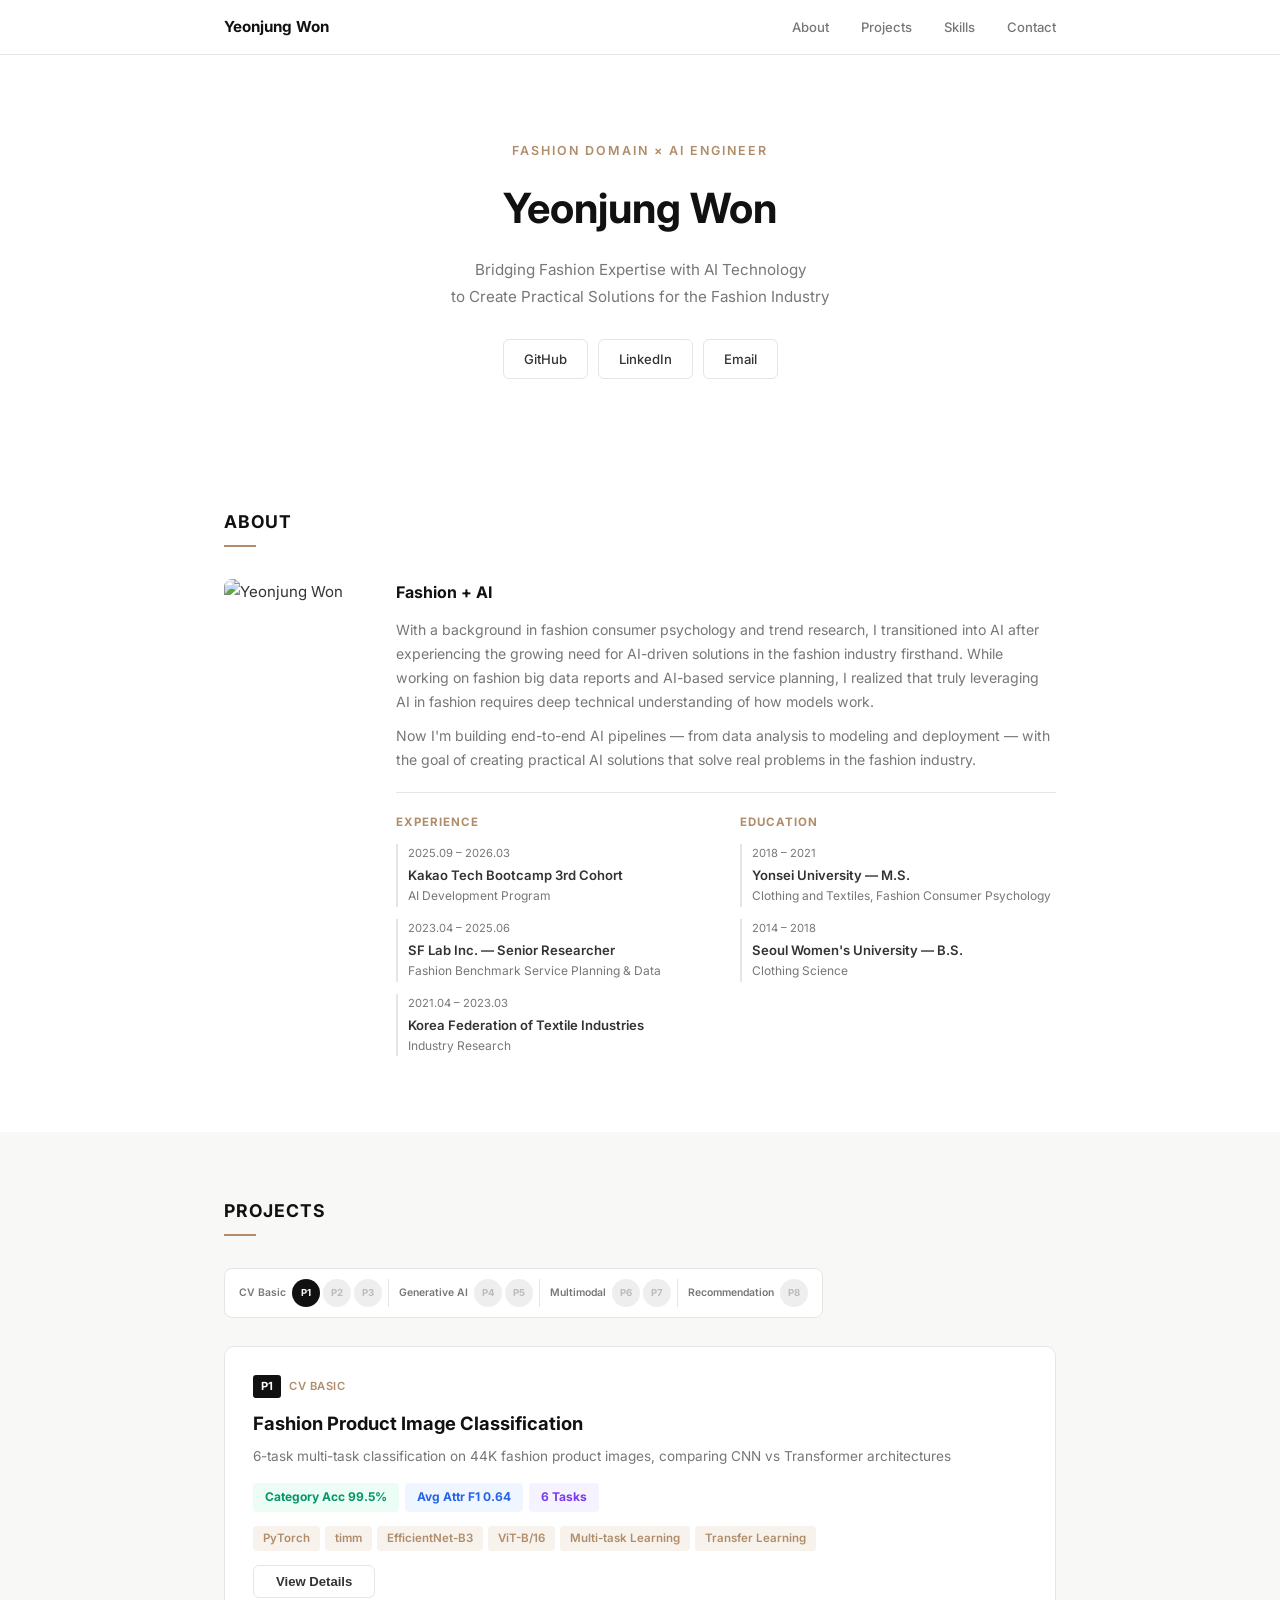
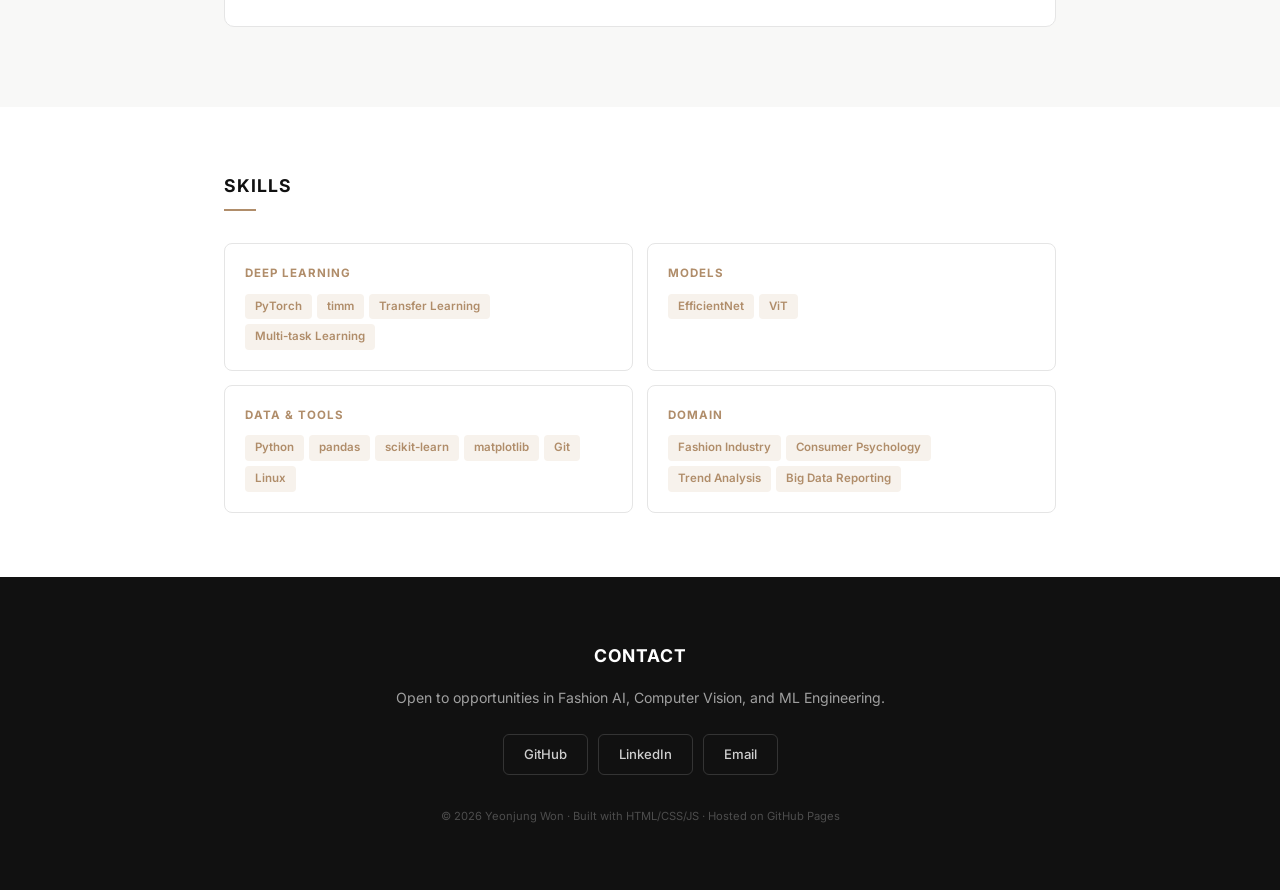
==== index.html @ 9cde7761 "Update-About" ====
<!DOCTYPE html>
<html lang="en">
<head>
    <meta charset="UTF-8">
    <meta name="viewport" content="width=device-width, initial-scale=1.0">
    <meta name="description" content="Fashion + AI Portfolio. Bridging fashion expertise with AI technology to create practical solutions for the fashion industry.">
    <title>Portfolio - Yeonjung Won</title>

    <!-- Open Graph (KakaoTalk, Slack, Facebook) -->
    <meta property="og:type" content="website">
    <meta property="og:title" content="Portfolio - Yeonjung Won">
    <meta property="og:description" content="Fashion + AI. Bridging fashion expertise with AI technology to create practical solutions for the fashion industry.">
    <meta property="og:image" content="https://yeonjung77.github.io/portfolio/assets/img/og_thumbnail.png">
    <meta property="og:image:width" content="1200">
    <meta property="og:image:height" content="630">
    <meta property="og:url" content="https://yeonjung77.github.io/portfolio/">
    <meta property="og:site_name" content="Portfolio - Yeonjung Won">

    <!-- Twitter Card -->
    <meta name="twitter:card" content="summary_large_image">
    <meta name="twitter:title" content="Portfolio - Yeonjung Won">
    <meta name="twitter:description" content="Fashion + AI. Bridging fashion expertise with AI technology to create practical solutions for the fashion industry.">
    <meta name="twitter:image" content="https://yeonjung77.github.io/portfolio/assets/img/og_thumbnail.png">

    <link rel="stylesheet" href="css/style.css">
    <link href="https://fonts.googleapis.com/css2?family=Inter:wght@400;500;600;700;800&display=swap" rel="stylesheet">
</head>
<body>

<!-- Navigation -->
<nav class="nav">
    <div class="nav-inner">
        <a href="#hero" class="nav-logo">Yeonjung Won</a>
        <div class="nav-links">
            <a href="#about">About</a>
            <a href="#projects">Projects</a>
            <a href="#skills">Skills</a>
            <a href="#contact">Contact</a>
        </div>
    </div>
</nav>

<!-- Hero -->
<header id="hero" class="hero">
    <div class="hero-content">
        <p class="hero-label">Fashion Domain &times; AI Engineer</p>
        <h1>Yeonjung Won</h1>
        <p class="hero-tagline">Bridging Fashion Expertise with AI Technology<br>to Create Practical Solutions for the Fashion Industry</p>
        <div class="hero-links">
            <a href="https://github.com/yeonjung77" target="_blank">GitHub</a>
            <a href="https://linkedin.com/yeonjung77" target="_blank">LinkedIn</a>
            <a href="mailto:yeonjung.ai@gmail.com">Email</a>
        </div>
    </div>
</header>

<!-- About -->
<section id="about" class="section">
    <h2 class="section-title">About</h2>
    <div class="about-grid">
        <div class="about-photo">
            <img src="assets/img/profile.jpg" alt="Yeonjung Won">
        </div>
        <div class="about-text">
            <h3 class="about-headline">Fashion + AI</h3>
            <p>
                With a background in fashion consumer psychology and trend research, I transitioned into AI after experiencing the growing need for AI-driven solutions in the fashion industry firsthand. While working on fashion big data reports and AI-based service planning, I realized that truly leveraging AI in fashion requires deep technical understanding of how models work.
            </p>
            <p>
                Now I'm building end-to-end AI pipelines &mdash; from data analysis to modeling and deployment &mdash; with the goal of creating practical AI solutions that solve real problems in the fashion industry.
            </p>

            <div class="about-details">
                <div class="about-column">
                    <h4>Experience</h4>
                    <ul class="timeline">
                        <li>
                            <span class="timeline-period">2025.09 &ndash; 2026.03</span>
                            <span class="timeline-title">Kakao Tech Bootcamp 3rd Cohort</span>
                            <span class="timeline-desc">AI Development Program</span>
                        </li>
                        <li>
                            <span class="timeline-period">2023.04 &ndash; 2025.06</span>
                            <span class="timeline-title">SF Lab Inc. &mdash; Senior Researcher</span>
                            <span class="timeline-desc">Fashion Benchmark Service Planning & Data</span>
                        </li>
                        <li>
                            <span class="timeline-period">2021.04 &ndash; 2023.03</span>
                            <span class="timeline-title">Korea Federation of Textile Industries</span>
                            <span class="timeline-desc">Industry Research</span>
                        </li>
                    </ul>
                </div>
                <div class="about-column">
                    <h4>Education</h4>
                    <ul class="timeline">
                        <li>
                            <span class="timeline-period">2018 &ndash; 2021</span>
                            <span class="timeline-title">Yonsei University &mdash; M.S.</span>
                            <span class="timeline-desc">Clothing and Textiles, Fashion Consumer Psychology</span>
                        </li>
                        <li>
                            <span class="timeline-period">2014 &ndash; 2018</span>
                            <span class="timeline-title">Seoul Women's University &mdash; B.S.</span>
                            <span class="timeline-desc">Clothing Science</span>
                        </li>
                    </ul>
                </div>
            </div>
        </div>
    </div>
</section>

<!-- Projects -->
<section id="projects" class="section-gray">
    <div class="section-gray-inner">
    <h2 class="section-title">Projects</h2>

    <!-- Project Roadmap -->
    <div class="roadmap-section">
        <div class="roadmap-group">
            <span class="roadmap-label">CV Basic</span>
            <div class="roadmap-items">
                <div class="roadmap-item completed">P1</div>
                <div class="roadmap-item upcoming">P2</div>
                <div class="roadmap-item upcoming">P3</div>
            </div>
        </div>
        <div class="roadmap-group">
            <span class="roadmap-label">Generative AI</span>
            <div class="roadmap-items">
                <div class="roadmap-item upcoming">P4</div>
                <div class="roadmap-item upcoming">P5</div>
            </div>
        </div>
        <div class="roadmap-group">
            <span class="roadmap-label">Multimodal</span>
            <div class="roadmap-items">
                <div class="roadmap-item upcoming">P6</div>
                <div class="roadmap-item upcoming">P7</div>
            </div>
        </div>
        <div class="roadmap-group">
            <span class="roadmap-label">Recommendation</span>
            <div class="roadmap-items">
                <div class="roadmap-item upcoming">P8</div>
            </div>
        </div>
    </div>

    <!-- P1 Card -->
    <article class="project-card" id="p1">
        <div class="project-summary">
            <div class="project-header">
                <span class="project-number">P1</span>
                <span class="project-category">CV Basic</span>
            </div>
            <h3>Fashion Product Image Classification</h3>
            <p class="project-tagline">6-task multi-task classification on 44K fashion product images, comparing CNN vs Transformer architectures</p>
            <div class="project-metrics">
                <span class="metric metric-green">Category Acc 99.5%</span>
                <span class="metric metric-blue">Avg Attr F1 0.64</span>
                <span class="metric metric-purple">6 Tasks</span>
            </div>
            <div class="tag-group">
                <span class="tag">PyTorch</span>
                <span class="tag">timm</span>
                <span class="tag">EfficientNet-B3</span>
                <span class="tag">ViT-B/16</span>
                <span class="tag">Multi-task Learning</span>
                <span class="tag">Transfer Learning</span>
            </div>
            <button class="project-toggle" onclick="toggleDetail('p1-detail')">View Details</button>
        </div>

        <div class="project-detail" id="p1-detail" hidden>

            <div class="detail-section">
                <h4>Problem</h4>
                <p>Given a fashion product image, simultaneously predict 6 attributes: category (5 cls), subcategory (32 cls), article type (70 cls), color (47 cls), season (5 cls), and usage (8 cls). Key challenges include severe class imbalance (e.g., Black 6,774 vs Gold 30 images) and low image resolution (80&times;60).</p>
            </div>

            <div class="detail-section">
                <h4>Approach</h4>
                <ul>
                    <li><strong>Architecture:</strong> Shared pretrained backbone + 6 independent classification heads</li>
                    <li><strong>Multi-task Loss:</strong> Weighted sum &mdash; &alpha;(1.0) &times; category + &beta;(0.5) &times; mean(5 attribute losses)</li>
                    <li><strong>Early Stopping:</strong> Based on avg_attr_f1 instead of category_acc, since category saturates at 99% early</li>
                    <li><strong>Comparison:</strong> CNN (EfficientNet-B3) vs Transformer (ViT-B/16) under identical conditions</li>
                </ul>
            </div>

            <div class="detail-section">
                <h4>Results</h4>
                <table class="result-table">
                    <thead>
                        <tr><th>Task</th><th>Metric</th><th>EfficientNet-B3</th><th>ViT-B/16</th></tr>
                    </thead>
                    <tbody>
                        <tr><td>Category (5)</td><td>Accuracy</td><td><strong>0.9954</strong></td><td>0.9952</td></tr>
                        <tr><td>Category (5)</td><td>Macro F1</td><td>0.8173</td><td><strong>0.8191</strong></td></tr>
                        <tr><td>SubCategory (32)</td><td>Macro F1</td><td><strong>0.8721</strong></td><td>0.8690</td></tr>
                        <tr><td>ArticleType (70)</td><td>Macro F1</td><td><strong>0.8283</strong></td><td>0.8194</td></tr>
                        <tr><td>Color (47)</td><td>Macro F1</td><td>0.3621</td><td><strong>0.3767</strong></td></tr>
                        <tr><td>Season (5)</td><td>Macro F1</td><td>0.6332</td><td><strong>0.6415</strong></td></tr>
                        <tr><td>Usage (8)</td><td>Macro F1</td><td>0.5087</td><td><strong>0.5282</strong></td></tr>
                        <tr class="row-highlight"><td><strong>Avg Attr F1</strong></td><td></td><td>0.6409</td><td><strong>0.6469</strong></td></tr>
                    </tbody>
                </table>
            </div>

            <div class="detail-section">
                <h4>Training Curves &amp; Confusion Matrix</h4>
                <div class="figure-grid">
                    <figure>
                        <img src="assets/img/p1/loss_curve.png" alt="Loss Curve">
                        <figcaption>Train/Val Loss (30 epochs)</figcaption>
                    </figure>
                    <figure>
                        <img src="assets/img/p1/f1_curve.png" alt="F1 Curve">
                        <figcaption>Val Attribute F1 Score</figcaption>
                    </figure>
                    <figure>
                        <img src="assets/img/p1/confusion_matrix.png" alt="Confusion Matrix">
                        <figcaption>Category Confusion Matrix (Test)</figcaption>
                    </figure>
                </div>
            </div>

            <div class="detail-section">
                <h4>Key Insights</h4>
                <ul>
                    <li>CNN (EfficientNet) excels at fine-grained item classification due to local pattern recognition</li>
                    <li>Transformer (ViT) excels at global attribute prediction due to context modeling</li>
                    <li>Changing early stopping criterion from category_acc to avg_attr_f1 improved F1 from 0.52 to 0.66</li>
                    <li>Selected EfficientNet-B3 as final model for deployment efficiency (12M vs 86M params)</li>
                </ul>
            </div>

            <div class="detail-footer">
                <a href="https://github.com/yeonjung77" target="_blank" class="source-link">View Source Code</a>
                <a href="#projects" class="back-to-top">&uarr; Back to Projects</a>
            </div>
        </div>
    </article>
    </div>
</section>

<!-- Skills -->
<section id="skills" class="section">
    <h2 class="section-title">Skills</h2>
    <div class="skills-grid">
        <div class="skill-category">
            <h4>Deep Learning</h4>
            <div class="tag-group">
                <span class="tag">PyTorch</span>
                <span class="tag">timm</span>
                <span class="tag">Transfer Learning</span>
                <span class="tag">Multi-task Learning</span>
            </div>
        </div>
        <div class="skill-category">
            <h4>Models</h4>
            <div class="tag-group">
                <span class="tag">EfficientNet</span>
                <span class="tag">ViT</span>
            </div>
        </div>
        <div class="skill-category">
            <h4>Data &amp; Tools</h4>
            <div class="tag-group">
                <span class="tag">Python</span>
                <span class="tag">pandas</span>
                <span class="tag">scikit-learn</span>
                <span class="tag">matplotlib</span>
                <span class="tag">Git</span>
                <span class="tag">Linux</span>
            </div>
        </div>
        <div class="skill-category">
            <h4>Domain</h4>
            <div class="tag-group">
                <span class="tag">Fashion Industry</span>
                <span class="tag">Consumer Psychology</span>
                <span class="tag">Trend Analysis</span>
                <span class="tag">Big Data Reporting</span>
            </div>
        </div>
    </div>
</section>

<!-- Contact -->
<footer id="contact" class="footer">
    <div class="section-gray-inner">
        <h2 class="footer-title">Contact</h2>
        <p class="footer-message">Open to opportunities in Fashion AI, Computer Vision, and ML Engineering.</p>
        <div class="hero-links">
            <a href="https://github.com/yeonjung77" target="_blank">GitHub</a>
            <a href="https://linkedin.com/yeonjung77" target="_blank">LinkedIn</a>
            <a href="mailto:yeonjung.ai@gmail.com">Email</a>
        </div>
        <p class="footer-note">&copy; 2026 Yeonjung Won &middot; Built with HTML/CSS/JS &middot; Hosted on GitHub Pages</p>
    </div>
</footer>

<script src="js/main.js"></script>
</body>
</html>
---- css/style.css ----
/* ============================================
   Portfolio — Fashion x AI
   Clean, minimal, single-font design
   ============================================ */

* {
    margin: 0;
    padding: 0;
    box-sizing: border-box;
}

:root {
    --primary: #111;
    --accent: #b08d6a;
    --accent-light: #f7f2ec;
    --text: #333;
    --text-light: #777;
    --bg: #fff;
    --bg-gray: #f8f8f7;
    --border: #e5e5e5;
    --white: #fff;
}

body {
    font-family: 'Inter', -apple-system, BlinkMacSystemFont, sans-serif;
    color: var(--text);
    background: var(--bg);
    line-height: 1.7;
    font-size: 15px;
    -webkit-font-smoothing: antialiased;
}

/* --- Navigation --- */
.nav {
    position: fixed;
    top: 0;
    width: 100%;
    background: rgba(255, 255, 255, 0.95);
    backdrop-filter: blur(10px);
    border-bottom: 1px solid var(--border);
    z-index: 100;
}

.nav-inner {
    max-width: 880px;
    margin: 0 auto;
    padding: 14px 24px;
    display: flex;
    justify-content: space-between;
    align-items: center;
}

.nav-logo {
    font-weight: 700;
    font-size: 0.95rem;
    color: var(--primary);
    text-decoration: none;
}

.nav-links a {
    margin-left: 28px;
    text-decoration: none;
    color: var(--text-light);
    font-size: 0.82rem;
    font-weight: 500;
    transition: color 0.2s;
}

.nav-links a:hover {
    color: var(--primary);
}

/* --- Hero --- */
.hero {
    text-align: center;
    padding: 140px 24px 64px;
}

.hero-label {
    font-size: 0.78rem;
    font-weight: 600;
    letter-spacing: 2px;
    text-transform: uppercase;
    color: var(--accent);
    margin-bottom: 12px;
}

.hero h1 {
    font-size: 2.6rem;
    font-weight: 700;
    color: var(--primary);
    margin-bottom: 12px;
}

.hero-tagline {
    font-size: 0.95rem;
    color: var(--text-light);
    font-weight: 400;
    line-height: 1.8;
    margin-bottom: 28px;
}

.hero-links {
    display: flex;
    justify-content: center;
    gap: 10px;
    flex-wrap: wrap;
}

.hero-links a {
    padding: 8px 20px;
    border: 1px solid var(--border);
    border-radius: 6px;
    text-decoration: none;
    color: var(--text);
    font-size: 0.82rem;
    font-weight: 500;
    transition: all 0.2s;
}

.hero-links a:hover {
    border-color: var(--accent);
    color: var(--accent);
}

/* --- Sections --- */
.section {
    max-width: 880px;
    margin: 0 auto;
    padding: 64px 24px;
}

.section-gray {
    background: var(--bg-gray);
    padding: 64px 0;
}

.section-gray-inner {
    max-width: 880px;
    margin: 0 auto;
    padding: 0 24px;
}

.section-title {
    font-size: 1.1rem;
    font-weight: 700;
    margin-bottom: 32px;
    color: var(--primary);
    text-transform: uppercase;
    letter-spacing: 1px;
}

.section-title::after {
    content: '';
    display: block;
    width: 32px;
    height: 2px;
    background: var(--accent);
    margin-top: 8px;
}

.section-title-light {
    color: var(--white);
}

/* --- About --- */
.about-grid {
    display: grid;
    grid-template-columns: 140px 1fr;
    gap: 32px;
    align-items: start;
}

.about-photo img {
    width: 140px;
    height: auto;
    border-radius: 8px;
}

.about-headline {
    font-size: 1rem;
    font-weight: 700;
    margin-bottom: 12px;
    color: var(--primary);
}

.about-text p {
    font-size: 0.88rem;
    color: var(--text-light);
    margin-bottom: 10px;
    line-height: 1.7;
}

.about-details {
    display: grid;
    grid-template-columns: 1fr 1fr;
    gap: 28px;
    margin-top: 20px;
    padding-top: 20px;
    border-top: 1px solid var(--border);
}

.about-details h4 {
    font-size: 0.72rem;
    font-weight: 700;
    text-transform: uppercase;
    letter-spacing: 1px;
    color: var(--accent);
    margin-bottom: 12px;
}

.timeline {
    list-style: none;
}

.timeline li {
    margin-bottom: 12px;
    padding-left: 10px;
    border-left: 2px solid var(--border);
}

.timeline-period {
    display: block;
    font-size: 0.7rem;
    color: var(--text-light);
}

.timeline-title {
    display: block;
    font-size: 0.82rem;
    font-weight: 600;
    color: var(--text);
    margin-top: 1px;
}

.timeline-desc {
    display: block;
    font-size: 0.75rem;
    color: var(--text-light);
}

/* --- Tags --- */
.tag-group {
    display: flex;
    flex-wrap: wrap;
    gap: 5px;
    margin-top: 10px;
}

.tag {
    padding: 3px 10px;
    background: var(--accent-light);
    color: var(--accent);
    border-radius: 4px;
    font-size: 0.72rem;
    font-weight: 600;
}

/* --- Roadmap --- */
.roadmap-section {
    display: inline-flex;
    gap: 6px;
    margin-bottom: 28px;
    background: var(--white);
    border: 1px solid var(--border);
    border-radius: 8px;
    padding: 10px 14px;
    align-items: center;
    flex-wrap: wrap;
}

.roadmap-group {
    display: inline-flex;
    align-items: center;
    gap: 6px;
}

.roadmap-group + .roadmap-group {
    padding-left: 10px;
    border-left: 1px solid var(--border);
}

.roadmap-label {
    font-size: 0.65rem;
    font-weight: 600;
    color: var(--text-light);
    white-space: nowrap;
}

.roadmap-items {
    display: flex;
    gap: 3px;
}

.roadmap-item {
    width: 28px;
    height: 28px;
    border-radius: 50%;
    display: flex;
    align-items: center;
    justify-content: center;
    font-size: 0.6rem;
    font-weight: 700;
}

.roadmap-item.completed {
    background: var(--primary);
    color: var(--white);
}

.roadmap-item.upcoming {
    background: #eee;
    color: #bbb;
}

/* --- Project Card --- */
.project-card {
    background: var(--white);
    border: 1px solid var(--border);
    border-radius: 10px;
    padding: 28px;
    margin-bottom: 16px;
}

.project-header {
    display: flex;
    align-items: center;
    gap: 8px;
    margin-bottom: 10px;
}

.project-number {
    background: var(--primary);
    color: var(--white);
    padding: 2px 8px;
    border-radius: 3px;
    font-size: 0.7rem;
    font-weight: 700;
}

.project-category {
    font-size: 0.7rem;
    font-weight: 600;
    color: var(--accent);
    text-transform: uppercase;
    letter-spacing: 0.5px;
}

.project-card h3 {
    font-size: 1.15rem;
    font-weight: 700;
    margin-bottom: 6px;
    color: var(--primary);
}

.project-tagline {
    color: var(--text-light);
    font-size: 0.85rem;
    margin-bottom: 16px;
    line-height: 1.6;
}

/* --- Metrics --- */
.project-metrics {
    display: flex;
    flex-wrap: wrap;
    gap: 6px;
    margin-bottom: 14px;
}

.metric {
    padding: 4px 12px;
    border-radius: 4px;
    font-size: 0.75rem;
    font-weight: 700;
}

.metric-green { background: #ecfdf5; color: #059669; }
.metric-blue { background: #eff6ff; color: #2563eb; }
.metric-purple { background: #f5f3ff; color: #7c3aed; }

/* --- Toggle Button --- */
.project-toggle {
    margin-top: 14px;
    padding: 8px 22px;
    background: var(--white);
    border: 1px solid var(--border);
    color: var(--text);
    border-radius: 6px;
    font-size: 0.82rem;
    font-weight: 600;
    cursor: pointer;
    transition: all 0.2s;
}

.project-toggle:hover {
    border-color: var(--primary);
    background: var(--primary);
    color: var(--white);
}

/* --- Project Detail --- */
.project-detail {
    margin-top: 24px;
    padding-top: 24px;
    border-top: 1px solid var(--border);
}

.detail-section {
    margin-bottom: 24px;
}

.detail-section h4 {
    font-size: 0.72rem;
    font-weight: 700;
    text-transform: uppercase;
    letter-spacing: 1px;
    color: var(--accent);
    margin-bottom: 10px;
}

.detail-section p {
    color: var(--text-light);
    font-size: 0.85rem;
    line-height: 1.7;
}

.detail-section ul {
    padding-left: 16px;
    color: var(--text-light);
    font-size: 0.85rem;
}

.detail-section li {
    margin-bottom: 6px;
    line-height: 1.6;
}

.detail-section li strong {
    font-weight: 600;
    color: var(--text);
}

/* --- Result Table --- */
.result-table {
    width: 100%;
    border-collapse: collapse;
    font-size: 0.82rem;
}

.result-table th {
    background: var(--bg-gray);
    padding: 8px 12px;
    text-align: left;
    font-weight: 700;
    font-size: 0.72rem;
    text-transform: uppercase;
    letter-spacing: 0.5px;
    border-bottom: 2px solid var(--border);
    color: var(--text-light);
}

.result-table td {
    padding: 8px 12px;
    border-bottom: 1px solid #f0f0f0;
}

.result-table strong { color: var(--accent); font-weight: 700; }
.row-highlight { background: var(--accent-light); }

/* --- Figures --- */
.figure-grid {
    display: grid;
    grid-template-columns: repeat(3, 1fr);
    gap: 12px;
    margin-top: 10px;
}

.figure-grid figure { text-align: center; }

.figure-grid img {
    width: 100%;
    border-radius: 6px;
    border: 1px solid var(--border);
}

.figure-grid figcaption {
    font-size: 0.7rem;
    color: #aaa;
    margin-top: 6px;
}

/* --- Detail Footer --- */
.detail-footer {
    display: flex;
    gap: 10px;
    align-items: center;
    flex-wrap: wrap;
}

.source-link {
    padding: 8px 22px;
    background: var(--primary);
    color: var(--white);
    border-radius: 6px;
    text-decoration: none;
    font-size: 0.82rem;
    font-weight: 600;
    transition: background 0.2s;
}

.source-link:hover { background: var(--accent); }

.back-to-top {
    padding: 8px 22px;
    background: var(--white);
    color: var(--text-light);
    border: 1px solid var(--border);
    border-radius: 6px;
    text-decoration: none;
    font-size: 0.82rem;
    font-weight: 600;
    transition: all 0.2s;
}

.back-to-top:hover { border-color: var(--primary); color: var(--primary); }

/* --- Skills --- */
.skills-grid {
    display: grid;
    grid-template-columns: repeat(2, 1fr);
    gap: 14px;
}

.skill-category {
    background: var(--white);
    padding: 20px;
    border-radius: 8px;
    border: 1px solid var(--border);
}

.skill-category h4 {
    font-size: 0.72rem;
    font-weight: 700;
    text-transform: uppercase;
    letter-spacing: 1px;
    color: var(--accent);
    margin-bottom: 4px;
}

/* --- Footer --- */
.footer {
    text-align: center;
    padding: 64px 24px;
    background: var(--primary);
    color: var(--white);
}

.footer-title {
    font-size: 1.1rem;
    font-weight: 700;
    color: var(--white);
    text-transform: uppercase;
    letter-spacing: 1px;
    margin-bottom: 16px;
}

.footer-message {
    font-size: 0.88rem;
    color: rgba(255, 255, 255, 0.6);
    margin-bottom: 24px;
}

.footer .hero-links a {
    color: rgba(255, 255, 255, 0.8);
    border-color: rgba(255, 255, 255, 0.15);
}

.footer .hero-links a:hover {
    border-color: var(--accent);
    color: var(--accent);
}

.footer-note {
    margin-top: 32px;
    font-size: 0.7rem;
    color: rgba(255, 255, 255, 0.25);
}

/* --- Responsive --- */
@media (max-width: 768px) {
    .hero h1 { font-size: 2rem; }

    .about-grid {
        grid-template-columns: 1fr;
        text-align: center;
    }

    .about-photo { display: flex; justify-content: center; }
    .about-photo img { width: 120px; }
    .about-details { grid-template-columns: 1fr; }
    .timeline li { text-align: left; }
    .nav-links a { margin-left: 16px; font-size: 0.75rem; }
    .project-card { padding: 20px; }
    .figure-grid { grid-template-columns: 1fr; }
    .skills-grid { grid-template-columns: 1fr; }
    .result-table { font-size: 0.72rem; }
    .result-table th, .result-table td { padding: 5px 6px; }
}

@media (max-width: 480px) {
    .hero h1 { font-size: 1.6rem; }
    .hero-tagline br { display: none; }
    .hero-links a { padding: 7px 14px; font-size: 0.78rem; }
    .nav-links { display: none; }
}
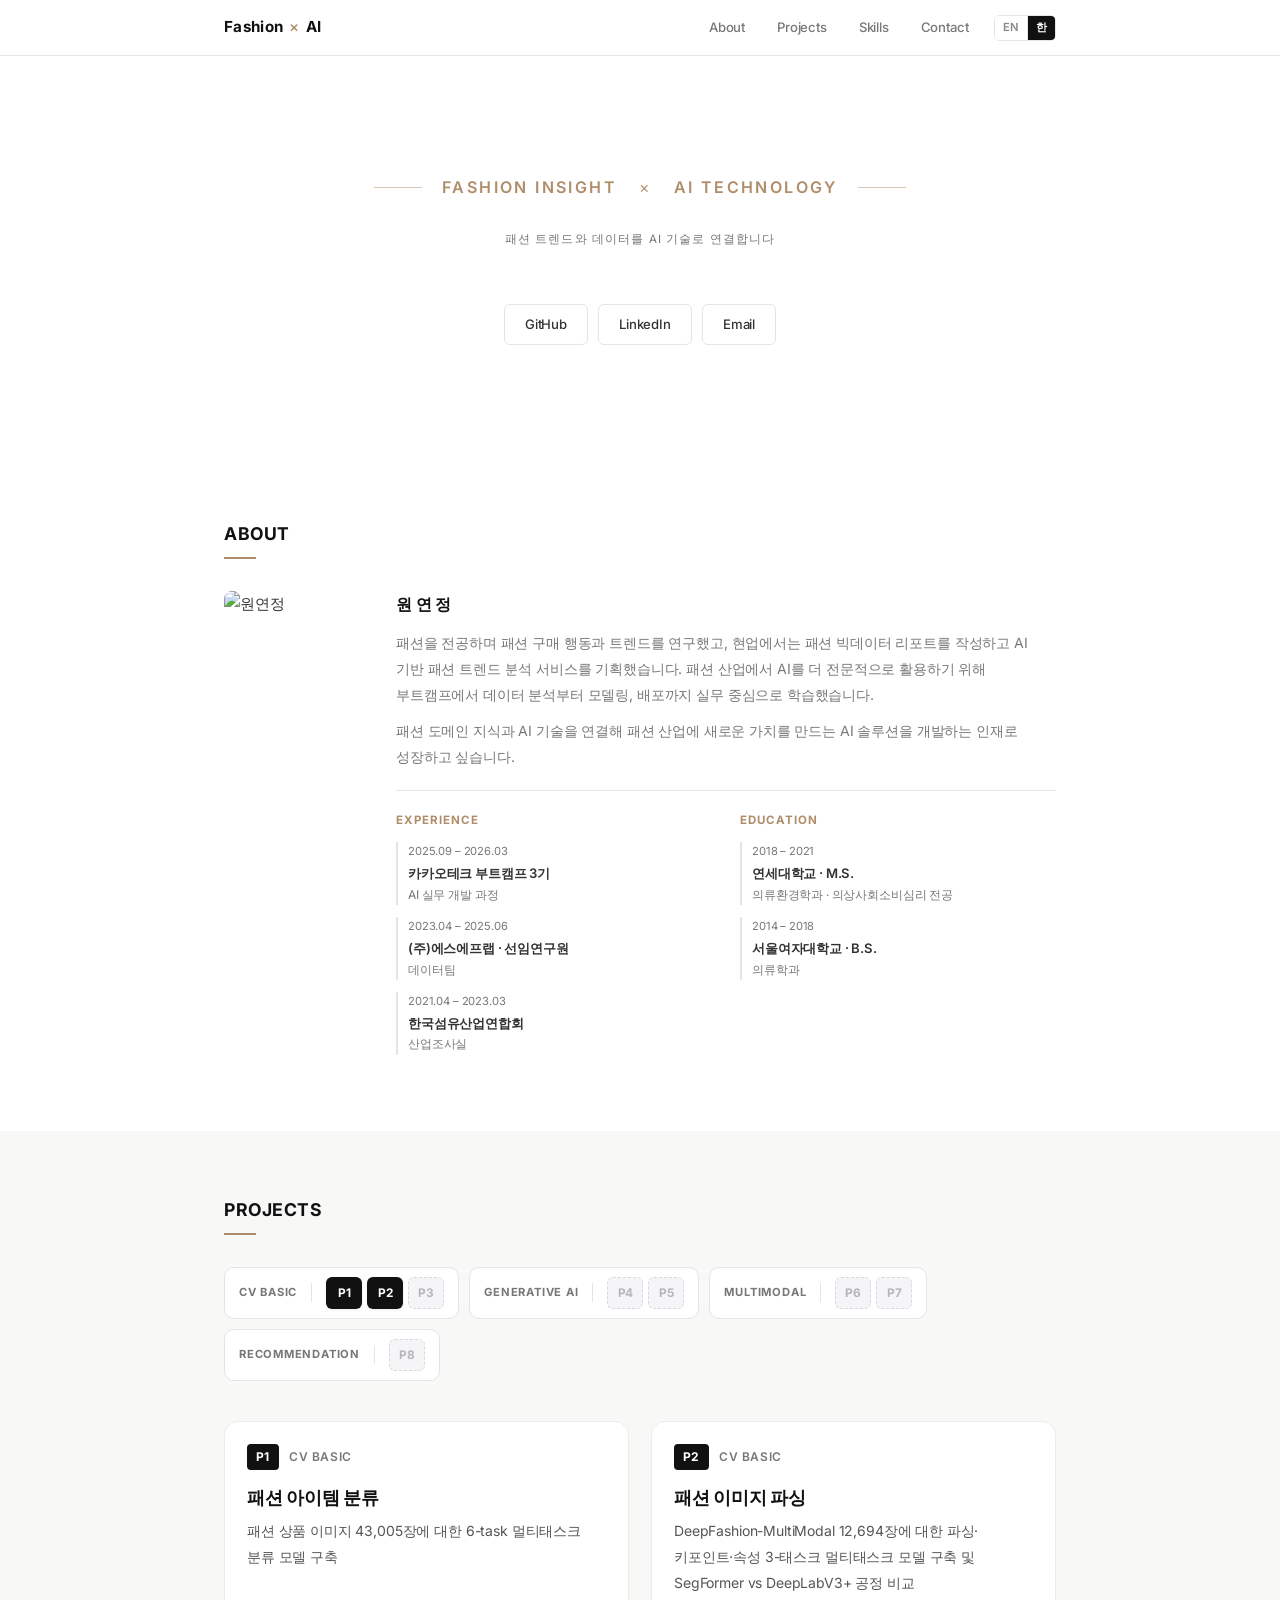
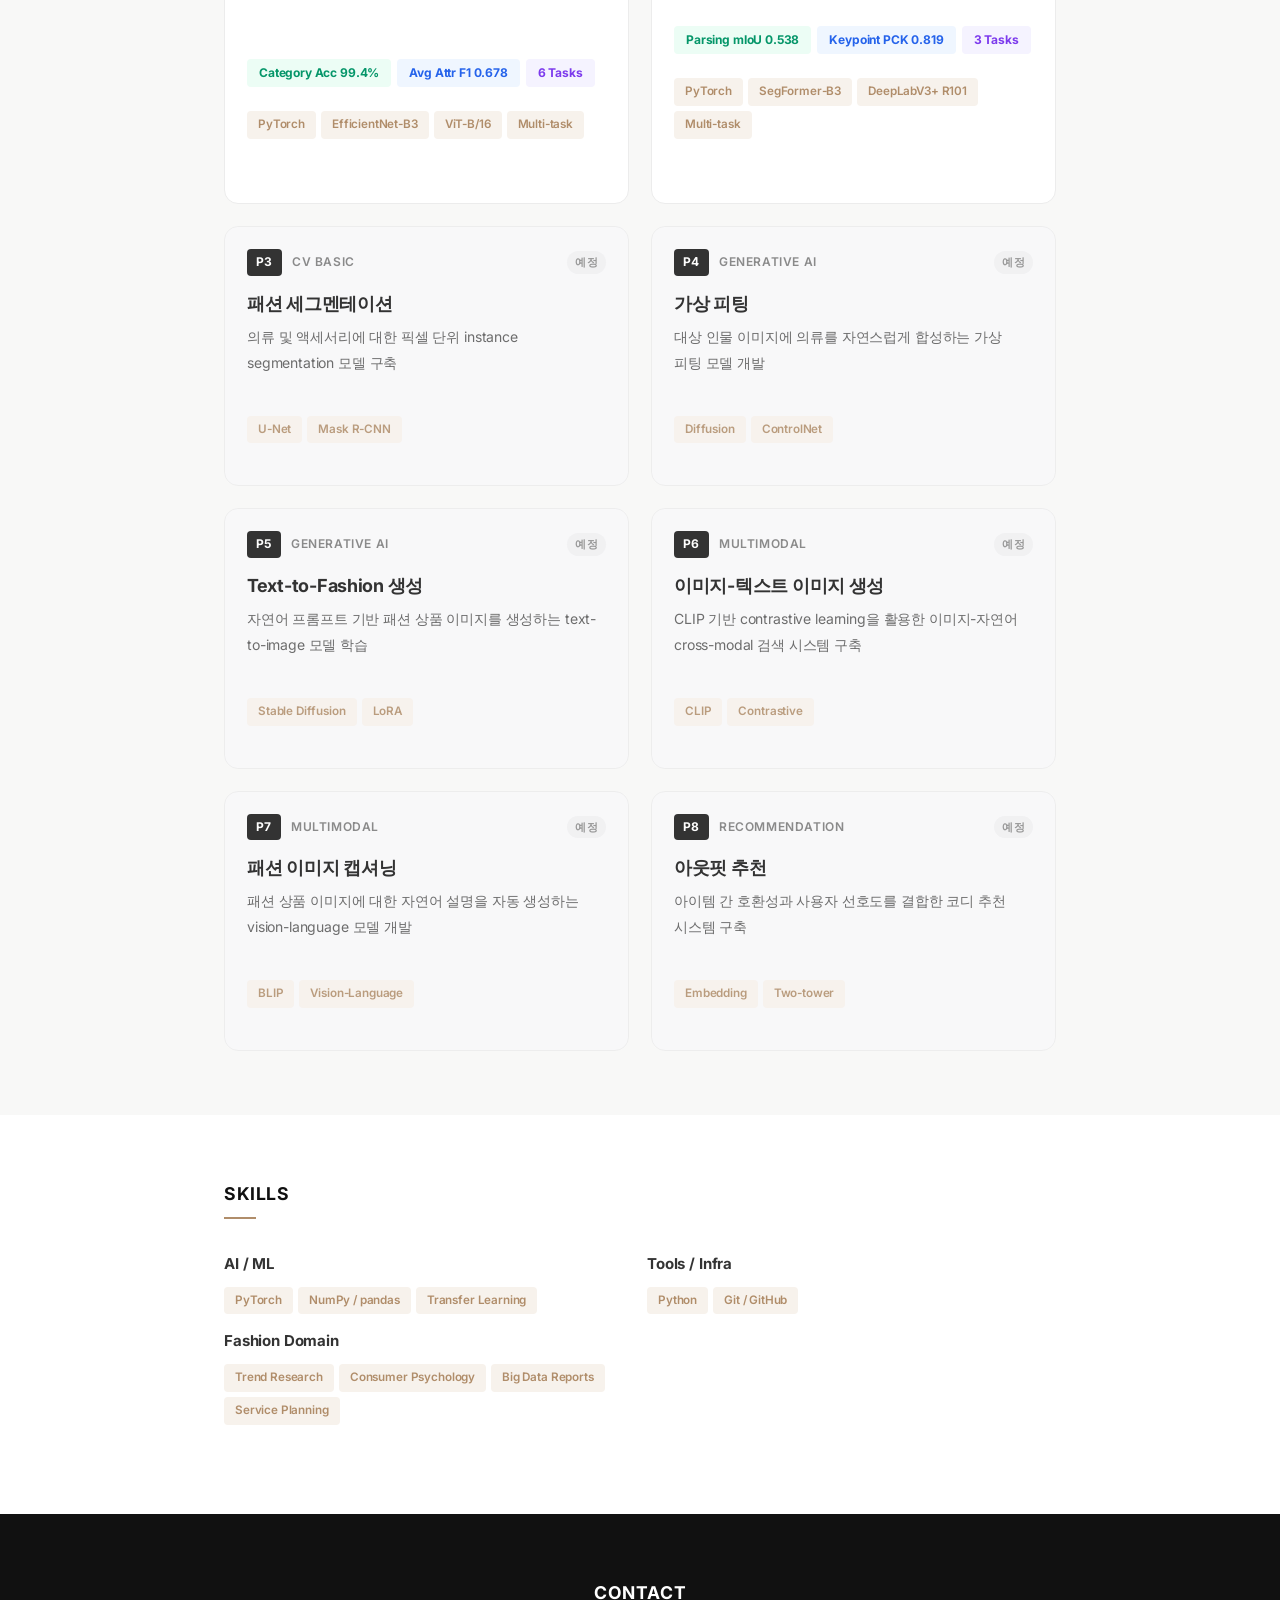
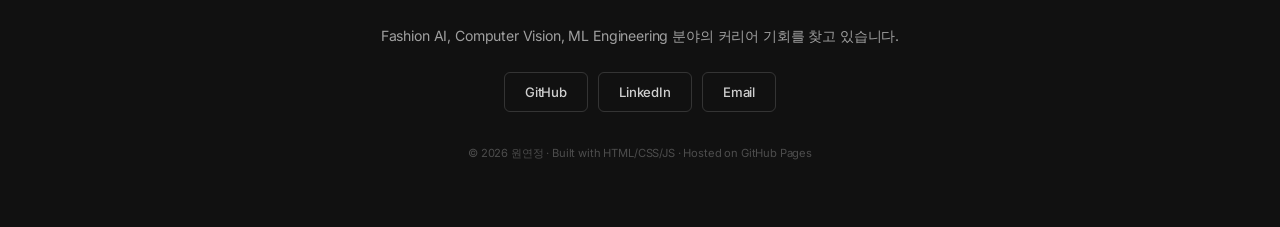
==== commit c64cf13d: "P2" ====
--- a/index.html
+++ b/index.html
@@ -1,41 +1,42 @@
 <!DOCTYPE html>
-<html lang="en">
+<html lang="ko">
 <head>
     <meta charset="UTF-8">
     <meta name="viewport" content="width=device-width, initial-scale=1.0">
-    <meta name="description" content="Fashion + AI Portfolio. Bridging fashion expertise with AI technology to create practical solutions for the fashion industry.">
-    <title>Portfolio - Yeonjung Won</title>
-
-    <!-- Open Graph (KakaoTalk, Slack, Facebook) -->
+    <meta name="description" content="패션 + AI 포트폴리오. 패션 현장의 경험과 AI 기술을 연결해 의미 있는 솔루션을 만듭니다.">
+    <title>포트폴리오 · 원연정</title>
+
+    <!-- Open Graph -->
     <meta property="og:type" content="website">
-    <meta property="og:title" content="Portfolio - Yeonjung Won">
-    <meta property="og:description" content="Fashion + AI. Bridging fashion expertise with AI technology to create practical solutions for the fashion industry.">
+    <meta property="og:title" content="포트폴리오 · 원연정">
+    <meta property="og:description" content="Fashion × AI. 원연정의 포트폴리오.">
     <meta property="og:image" content="https://yeonjung77.github.io/portfolio/assets/img/og_thumbnail.png">
     <meta property="og:image:width" content="1200">
     <meta property="og:image:height" content="630">
     <meta property="og:url" content="https://yeonjung77.github.io/portfolio/">
-    <meta property="og:site_name" content="Portfolio - Yeonjung Won">
-
-    <!-- Twitter Card -->
-    <meta name="twitter:card" content="summary_large_image">
-    <meta name="twitter:title" content="Portfolio - Yeonjung Won">
-    <meta name="twitter:description" content="Fashion + AI. Bridging fashion expertise with AI technology to create practical solutions for the fashion industry.">
-    <meta name="twitter:image" content="https://yeonjung77.github.io/portfolio/assets/img/og_thumbnail.png">
-
+    <meta property="og:site_name" content="포트폴리오 · 원연정">
+
+    <!-- Pretendard 한글 폰트 -->
+    <link rel="stylesheet" as="style" crossorigin
+          href="https://cdn.jsdelivr.net/gh/orioncactus/pretendard@v1.3.9/dist/web/static/pretendard.min.css">
+    <link href="https://fonts.googleapis.com/css2?family=Inter:wght@400;500;600;700;800&display=swap" rel="stylesheet">
     <link rel="stylesheet" href="css/style.css">
-    <link href="https://fonts.googleapis.com/css2?family=Inter:wght@400;500;600;700;800&display=swap" rel="stylesheet">
 </head>
-<body>
+<body class="lang-ko">
 
 <!-- Navigation -->
 <nav class="nav">
     <div class="nav-inner">
-        <a href="#hero" class="nav-logo">Yeonjung Won</a>
+        <a href="#hero" class="nav-logo">Fashion <span class="nav-logo-x">&times;</span> AI</a>
         <div class="nav-links">
             <a href="#about">About</a>
             <a href="#projects">Projects</a>
             <a href="#skills">Skills</a>
             <a href="#contact">Contact</a>
+            <span class="lang-toggle">
+                <a href="en/index.html">EN</a>
+                <a href="index.html" class="active">한</a>
+            </span>
         </div>
     </div>
 </nav>
@@ -43,9 +44,8 @@
 <!-- Hero -->
 <header id="hero" class="hero">
     <div class="hero-content">
-        <p class="hero-label">Fashion Domain &times; AI Engineer</p>
-        <h1>Yeonjung Won</h1>
-        <p class="hero-tagline">Bridging Fashion Expertise with AI Technology<br>to Create Practical Solutions for the Fashion Industry</p>
+        <h1 class="hero-label">Fashion Insight <span class="hero-label-x">&times;</span> AI Technology</h1>
+        <p class="hero-tagline">패션 트렌드와 데이터를 AI 기술로 연결합니다</p>
         <div class="hero-links">
             <a href="https://github.com/yeonjung77" target="_blank">GitHub</a>
             <a href="https://linkedin.com/yeonjung77" target="_blank">LinkedIn</a>
@@ -59,15 +59,15 @@
     <h2 class="section-title">About</h2>
     <div class="about-grid">
         <div class="about-photo">
-            <img src="assets/img/profile.jpg" alt="Yeonjung Won">
+            <img src="assets/img/profile.jpg" alt="원연정">
         </div>
         <div class="about-text">
-            <h3 class="about-headline">Fashion + AI</h3>
+            <h3 class="about-headline">원  연  정</h3>
             <p>
-                With a background in fashion consumer psychology and trend research, I transitioned into AI after experiencing the growing need for AI-driven solutions in the fashion industry firsthand. While working on fashion big data reports and AI-based service planning, I realized that truly leveraging AI in fashion requires deep technical understanding of how models work.
+                패션을 전공하며 패션 구매 행동과 트렌드를 연구했고, 현업에서는 패션 빅데이터 리포트를 작성하고 AI 기반 패션 트렌드 분석 서비스를 기획했습니다. 패션 산업에서 AI를 더 전문적으로 활용하기 위해 부트캠프에서 데이터 분석부터 모델링, 배포까지 실무 중심으로 학습했습니다. 
             </p>
             <p>
-                Now I'm building end-to-end AI pipelines &mdash; from data analysis to modeling and deployment &mdash; with the goal of creating practical AI solutions that solve real problems in the fashion industry.
+                패션 도메인 지식과 AI 기술을 연결해 패션 산업에 새로운 가치를 만드는 AI 솔루션을 개발하는 인재로 성장하고 싶습니다. 
             </p>
 
             <div class="about-details">
@@ -76,18 +76,18 @@
                     <ul class="timeline">
                         <li>
                             <span class="timeline-period">2025.09 &ndash; 2026.03</span>
-                            <span class="timeline-title">Kakao Tech Bootcamp 3rd Cohort</span>
-                            <span class="timeline-desc">AI Development Program</span>
+                            <span class="timeline-title">카카오테크 부트캠프 3기</span>
+                            <span class="timeline-desc">AI 실무 개발 과정</span>
                         </li>
                         <li>
                             <span class="timeline-period">2023.04 &ndash; 2025.06</span>
-                            <span class="timeline-title">SF Lab Inc. &mdash; Senior Researcher</span>
-                            <span class="timeline-desc">Fashion Benchmark Service Planning & Data</span>
+                            <span class="timeline-title">(주)에스에프랩 · 선임연구원</span>
+                            <span class="timeline-desc">데이터팀</span>
                         </li>
                         <li>
                             <span class="timeline-period">2021.04 &ndash; 2023.03</span>
-                            <span class="timeline-title">Korea Federation of Textile Industries</span>
-                            <span class="timeline-desc">Industry Research</span>
+                            <span class="timeline-title">한국섬유산업연합회</span>
+                            <span class="timeline-desc">산업조사실</span>
                         </li>
                     </ul>
                 </div>
@@ -96,13 +96,13 @@
                     <ul class="timeline">
                         <li>
                             <span class="timeline-period">2018 &ndash; 2021</span>
-                            <span class="timeline-title">Yonsei University &mdash; M.S.</span>
-                            <span class="timeline-desc">Clothing and Textiles, Fashion Consumer Psychology</span>
+                            <span class="timeline-title">연세대학교 · M.S.</span>
+                            <span class="timeline-desc">의류환경학과 · 의상사회소비심리 전공</span>
                         </li>
                         <li>
                             <span class="timeline-period">2014 &ndash; 2018</span>
-                            <span class="timeline-title">Seoul Women's University &mdash; B.S.</span>
-                            <span class="timeline-desc">Clothing Science</span>
+                            <span class="timeline-title">서울여자대학교 · B.S.</span>
+                            <span class="timeline-desc">의류학과</span>
                         </li>
                     </ul>
                 </div>
@@ -114,135 +114,175 @@
 <!-- Projects -->
 <section id="projects" class="section-gray">
     <div class="section-gray-inner">
-    <h2 class="section-title">Projects</h2>
-
-    <!-- Project Roadmap -->
-    <div class="roadmap-section">
-        <div class="roadmap-group">
-            <span class="roadmap-label">CV Basic</span>
-            <div class="roadmap-items">
-                <div class="roadmap-item completed">P1</div>
-                <div class="roadmap-item upcoming">P2</div>
-                <div class="roadmap-item upcoming">P3</div>
-            </div>
-        </div>
-        <div class="roadmap-group">
-            <span class="roadmap-label">Generative AI</span>
-            <div class="roadmap-items">
-                <div class="roadmap-item upcoming">P4</div>
-                <div class="roadmap-item upcoming">P5</div>
-            </div>
-        </div>
-        <div class="roadmap-group">
-            <span class="roadmap-label">Multimodal</span>
-            <div class="roadmap-items">
-                <div class="roadmap-item upcoming">P6</div>
-                <div class="roadmap-item upcoming">P7</div>
-            </div>
-        </div>
-        <div class="roadmap-group">
-            <span class="roadmap-label">Recommendation</span>
-            <div class="roadmap-items">
-                <div class="roadmap-item upcoming">P8</div>
-            </div>
-        </div>
-    </div>
-
-    <!-- P1 Card -->
-    <article class="project-card" id="p1">
-        <div class="project-summary">
-            <div class="project-header">
-                <span class="project-number">P1</span>
-                <span class="project-category">CV Basic</span>
-            </div>
-            <h3>Fashion Product Image Classification</h3>
-            <p class="project-tagline">6-task multi-task classification on 44K fashion product images, comparing CNN vs Transformer architectures</p>
-            <div class="project-metrics">
-                <span class="metric metric-green">Category Acc 99.5%</span>
-                <span class="metric metric-blue">Avg Attr F1 0.64</span>
-                <span class="metric metric-purple">6 Tasks</span>
-            </div>
-            <div class="tag-group">
-                <span class="tag">PyTorch</span>
-                <span class="tag">timm</span>
-                <span class="tag">EfficientNet-B3</span>
-                <span class="tag">ViT-B/16</span>
-                <span class="tag">Multi-task Learning</span>
-                <span class="tag">Transfer Learning</span>
-            </div>
-            <button class="project-toggle" onclick="toggleDetail('p1-detail')">View Details</button>
-        </div>
-
-        <div class="project-detail" id="p1-detail" hidden>
-
-            <div class="detail-section">
-                <h4>Problem</h4>
-                <p>Given a fashion product image, simultaneously predict 6 attributes: category (5 cls), subcategory (32 cls), article type (70 cls), color (47 cls), season (5 cls), and usage (8 cls). Key challenges include severe class imbalance (e.g., Black 6,774 vs Gold 30 images) and low image resolution (80&times;60).</p>
-            </div>
-
-            <div class="detail-section">
-                <h4>Approach</h4>
-                <ul>
-                    <li><strong>Architecture:</strong> Shared pretrained backbone + 6 independent classification heads</li>
-                    <li><strong>Multi-task Loss:</strong> Weighted sum &mdash; &alpha;(1.0) &times; category + &beta;(0.5) &times; mean(5 attribute losses)</li>
-                    <li><strong>Early Stopping:</strong> Based on avg_attr_f1 instead of category_acc, since category saturates at 99% early</li>
-                    <li><strong>Comparison:</strong> CNN (EfficientNet-B3) vs Transformer (ViT-B/16) under identical conditions</li>
-                </ul>
-            </div>
-
-            <div class="detail-section">
-                <h4>Results</h4>
-                <table class="result-table">
-                    <thead>
-                        <tr><th>Task</th><th>Metric</th><th>EfficientNet-B3</th><th>ViT-B/16</th></tr>
-                    </thead>
-                    <tbody>
-                        <tr><td>Category (5)</td><td>Accuracy</td><td><strong>0.9954</strong></td><td>0.9952</td></tr>
-                        <tr><td>Category (5)</td><td>Macro F1</td><td>0.8173</td><td><strong>0.8191</strong></td></tr>
-                        <tr><td>SubCategory (32)</td><td>Macro F1</td><td><strong>0.8721</strong></td><td>0.8690</td></tr>
-                        <tr><td>ArticleType (70)</td><td>Macro F1</td><td><strong>0.8283</strong></td><td>0.8194</td></tr>
-                        <tr><td>Color (47)</td><td>Macro F1</td><td>0.3621</td><td><strong>0.3767</strong></td></tr>
-                        <tr><td>Season (5)</td><td>Macro F1</td><td>0.6332</td><td><strong>0.6415</strong></td></tr>
-                        <tr><td>Usage (8)</td><td>Macro F1</td><td>0.5087</td><td><strong>0.5282</strong></td></tr>
-                        <tr class="row-highlight"><td><strong>Avg Attr F1</strong></td><td></td><td>0.6409</td><td><strong>0.6469</strong></td></tr>
-                    </tbody>
-                </table>
-            </div>
-
-            <div class="detail-section">
-                <h4>Training Curves &amp; Confusion Matrix</h4>
-                <div class="figure-grid">
-                    <figure>
-                        <img src="assets/img/p1/loss_curve.png" alt="Loss Curve">
-                        <figcaption>Train/Val Loss (30 epochs)</figcaption>
-                    </figure>
-                    <figure>
-                        <img src="assets/img/p1/f1_curve.png" alt="F1 Curve">
-                        <figcaption>Val Attribute F1 Score</figcaption>
-                    </figure>
-                    <figure>
-                        <img src="assets/img/p1/confusion_matrix.png" alt="Confusion Matrix">
-                        <figcaption>Category Confusion Matrix (Test)</figcaption>
-                    </figure>
-                </div>
-            </div>
-
-            <div class="detail-section">
-                <h4>Key Insights</h4>
-                <ul>
-                    <li>CNN (EfficientNet) excels at fine-grained item classification due to local pattern recognition</li>
-                    <li>Transformer (ViT) excels at global attribute prediction due to context modeling</li>
-                    <li>Changing early stopping criterion from category_acc to avg_attr_f1 improved F1 from 0.52 to 0.66</li>
-                    <li>Selected EfficientNet-B3 as final model for deployment efficiency (12M vs 86M params)</li>
-                </ul>
-            </div>
-
-            <div class="detail-footer">
-                <a href="https://github.com/yeonjung77" target="_blank" class="source-link">View Source Code</a>
-                <a href="#projects" class="back-to-top">&uarr; Back to Projects</a>
-            </div>
-        </div>
-    </article>
+        <h2 class="section-title">Projects</h2>
+
+        <!-- Roadmap -->
+        <div class="roadmap-grid">
+            <div class="roadmap-card">
+                <span class="roadmap-card-title">CV Basic</span>
+                <div class="roadmap-items">
+                    <a class="roadmap-item completed" href="#p1" title="패션 상품 분류">P1</a>
+                    <a class="roadmap-item completed" href="#p2" title="패션 이미지 파싱">P2</a>
+                    <div class="roadmap-item upcoming">P3</div>
+                </div>
+            </div>
+            <div class="roadmap-card">
+                <span class="roadmap-card-title">Generative AI</span>
+                <div class="roadmap-items">
+                    <div class="roadmap-item upcoming">P4</div>
+                    <div class="roadmap-item upcoming">P5</div>
+                </div>
+            </div>
+            <div class="roadmap-card">
+                <span class="roadmap-card-title">Multimodal</span>
+                <div class="roadmap-items">
+                    <div class="roadmap-item upcoming">P6</div>
+                    <div class="roadmap-item upcoming">P7</div>
+                </div>
+            </div>
+            <div class="roadmap-card">
+                <span class="roadmap-card-title">Recommendation</span>
+                <div class="roadmap-items">
+                    <div class="roadmap-item upcoming">P8</div>
+                </div>
+            </div>
+        </div>
+
+        <!-- Project cards grid -->
+        <div class="project-grid">
+
+            <!-- P1 (Completed) -->
+            <a class="project-card-link" id="p1" href="projects/p1_classification.html">
+                <article class="project-card">
+                    <div class="project-header">
+                        <span class="project-number">P1</span>
+                        <span class="project-category">CV Basic</span>
+                    </div>
+                    <h3>패션 아이템 분류</h3>
+                    <p class="project-tagline">패션 상품 이미지 43,005장에 대한 6-task 멀티태스크 분류 모델 구축</p>
+                    <div class="project-metrics">
+                        <span class="metric metric-green">Category Acc 99.4%</span>
+                        <span class="metric metric-blue">Avg Attr F1 0.678</span>
+                        <span class="metric metric-purple">6 Tasks</span>
+                    </div>
+                    <div class="tag-group">
+                        <span class="tag">PyTorch</span>
+                        <span class="tag">EfficientNet-B3</span>
+                        <span class="tag">ViT-B/16</span>
+                        <span class="tag">Multi-task</span>
+                    </div>
+                    <span class="project-link-cta">자세히 보기 &rarr;</span>
+                </article>
+            </a>
+
+            <!-- P2 (Completed) -->
+            <a class="project-card-link" id="p2" href="projects/p2_parsing.html">
+                <article class="project-card">
+                    <div class="project-header">
+                        <span class="project-number">P2</span>
+                        <span class="project-category">CV Basic</span>
+                    </div>
+                    <h3>패션 이미지 파싱</h3>
+                    <p class="project-tagline">DeepFashion-MultiModal 12,694장에 대한 파싱·키포인트·속성 3-태스크 멀티태스크 모델 구축 및 SegFormer vs DeepLabV3+ 공정 비교</p>
+                    <div class="project-metrics">
+                        <span class="metric metric-green">Parsing mIoU 0.538</span>
+                        <span class="metric metric-blue">Keypoint PCK 0.819</span>
+                        <span class="metric metric-purple">3 Tasks</span>
+                    </div>
+                    <div class="tag-group">
+                        <span class="tag">PyTorch</span>
+                        <span class="tag">SegFormer-B3</span>
+                        <span class="tag">DeepLabV3+ R101</span>
+                        <span class="tag">Multi-task</span>
+                    </div>
+                    <span class="project-link-cta">자세히 보기 &rarr;</span>
+                </article>
+            </a>
+
+            <article class="project-card project-card-upcoming">
+                <div class="project-header">
+                    <span class="project-number">P3</span>
+                    <span class="project-category">CV Basic</span>
+                    <span class="project-status status-upcoming">예정</span>
+                </div>
+                <h3>패션 세그멘테이션</h3>
+                <p class="project-tagline">의류 및 액세서리에 대한 픽셀 단위 instance segmentation 모델 구축</p>
+                <div class="tag-group">
+                    <span class="tag">U-Net</span>
+                    <span class="tag">Mask R-CNN</span>
+                </div>
+            </article>
+
+            <article class="project-card project-card-upcoming">
+                <div class="project-header">
+                    <span class="project-number">P4</span>
+                    <span class="project-category">Generative AI</span>
+                    <span class="project-status status-upcoming">예정</span>
+                </div>
+                <h3>가상 피팅</h3>
+                <p class="project-tagline">대상 인물 이미지에 의류를 자연스럽게 합성하는 가상 피팅 모델 개발</p>
+                <div class="tag-group">
+                    <span class="tag">Diffusion</span>
+                    <span class="tag">ControlNet</span>
+                </div>
+            </article>
+
+            <article class="project-card project-card-upcoming">
+                <div class="project-header">
+                    <span class="project-number">P5</span>
+                    <span class="project-category">Generative AI</span>
+                    <span class="project-status status-upcoming">예정</span>
+                </div>
+                <h3>Text-to-Fashion 생성</h3>
+                <p class="project-tagline">자연어 프롬프트 기반 패션 상품 이미지를 생성하는 text-to-image 모델 학습</p>
+                <div class="tag-group">
+                    <span class="tag">Stable Diffusion</span>
+                    <span class="tag">LoRA</span>
+                </div>
+            </article>
+
+            <article class="project-card project-card-upcoming">
+                <div class="project-header">
+                    <span class="project-number">P6</span>
+                    <span class="project-category">Multimodal</span>
+                    <span class="project-status status-upcoming">예정</span>
+                </div>
+                <h3>이미지-텍스트 이미지 생성</h3>
+                <p class="project-tagline">CLIP 기반 contrastive learning을 활용한 이미지-자연어 cross-modal 검색 시스템 구축</p>
+                <div class="tag-group">
+                    <span class="tag">CLIP</span>
+                    <span class="tag">Contrastive</span>
+                </div>
+            </article>
+
+            <article class="project-card project-card-upcoming">
+                <div class="project-header">
+                    <span class="project-number">P7</span>
+                    <span class="project-category">Multimodal</span>
+                    <span class="project-status status-upcoming">예정</span>
+                </div>
+                <h3>패션 이미지 캡셔닝</h3>
+                <p class="project-tagline">패션 상품 이미지에 대한 자연어 설명을 자동 생성하는 vision-language 모델 개발</p>
+                <div class="tag-group">
+                    <span class="tag">BLIP</span>
+                    <span class="tag">Vision-Language</span>
+                </div>
+            </article>
+
+            <article class="project-card project-card-upcoming">
+                <div class="project-header">
+                    <span class="project-number">P8</span>
+                    <span class="project-category">Recommendation</span>
+                    <span class="project-status status-upcoming">예정</span>
+                </div>
+                <h3>아웃핏 추천</h3>
+                <p class="project-tagline">아이템 간 호환성과 사용자 선호도를 결합한 코디 추천 시스템 구축</p>
+                <div class="tag-group">
+                    <span class="tag">Embedding</span>
+                    <span class="tag">Two-tower</span>
+                </div>
+            </article>
+        </div>
     </div>
 </section>
 
@@ -250,56 +290,46 @@
 <section id="skills" class="section">
     <h2 class="section-title">Skills</h2>
     <div class="skills-grid">
-        <div class="skill-category">
-            <h4>Deep Learning</h4>
+        <div class="skill-group">
+            <h4>AI / ML</h4>
             <div class="tag-group">
                 <span class="tag">PyTorch</span>
-                <span class="tag">timm</span>
+                <span class="tag">NumPy / pandas</span>
                 <span class="tag">Transfer Learning</span>
-                <span class="tag">Multi-task Learning</span>
-            </div>
-        </div>
-        <div class="skill-category">
-            <h4>Models</h4>
-            <div class="tag-group">
-                <span class="tag">EfficientNet</span>
-                <span class="tag">ViT</span>
-            </div>
-        </div>
-        <div class="skill-category">
-            <h4>Data &amp; Tools</h4>
+            </div>
+        </div>
+        <div class="skill-group">
+            <h4>Tools / Infra</h4>
             <div class="tag-group">
                 <span class="tag">Python</span>
-                <span class="tag">pandas</span>
-                <span class="tag">scikit-learn</span>
-                <span class="tag">matplotlib</span>
-                <span class="tag">Git</span>
-                <span class="tag">Linux</span>
-            </div>
-        </div>
-        <div class="skill-category">
-            <h4>Domain</h4>
+                <span class="tag">Git / GitHub</span>
+            </div>
+        </div>
+        <div class="skill-group">
+            <h4>Fashion Domain</h4>
             <div class="tag-group">
-                <span class="tag">Fashion Industry</span>
+                <span class="tag">Trend Research</span>
                 <span class="tag">Consumer Psychology</span>
-                <span class="tag">Trend Analysis</span>
-                <span class="tag">Big Data Reporting</span>
+                <span class="tag">Big Data Reports</span>
+                <span class="tag">Service Planning</span>
             </div>
         </div>
     </div>
 </section>
+
+<br>
 
 <!-- Contact -->
 <footer id="contact" class="footer">
     <div class="section-gray-inner">
         <h2 class="footer-title">Contact</h2>
-        <p class="footer-message">Open to opportunities in Fashion AI, Computer Vision, and ML Engineering.</p>
+        <p class="footer-message">Fashion AI, Computer Vision, ML Engineering 분야의 커리어 기회를 찾고 있습니다.</p>
         <div class="hero-links">
             <a href="https://github.com/yeonjung77" target="_blank">GitHub</a>
             <a href="https://linkedin.com/yeonjung77" target="_blank">LinkedIn</a>
             <a href="mailto:yeonjung.ai@gmail.com">Email</a>
         </div>
-        <p class="footer-note">&copy; 2026 Yeonjung Won &middot; Built with HTML/CSS/JS &middot; Hosted on GitHub Pages</p>
+        <p class="footer-note">&copy; 2026 원연정 &middot; Built with HTML/CSS/JS &middot; Hosted on GitHub Pages</p>
     </div>
 </footer>
 
--- a/css/style.css
+++ b/css/style.css
@@ -55,6 +55,13 @@
     font-size: 0.95rem;
     color: var(--primary);
     text-decoration: none;
+    letter-spacing: 0.02em;
+    font-family: 'Inter', -apple-system, BlinkMacSystemFont, sans-serif;
+}
+.nav-logo-x {
+    color: var(--accent);
+    font-weight: 500;
+    margin: 0 2px;
 }
 
 .nav-links a {
@@ -73,31 +80,44 @@
 /* --- Hero --- */
 .hero {
     text-align: center;
-    padding: 140px 24px 64px;
+    padding: 170px 24px 110px;
 }
 
 .hero-label {
-    font-size: 0.78rem;
-    font-weight: 600;
-    letter-spacing: 2px;
-    text-transform: uppercase;
-    color: var(--accent);
-    margin-bottom: 12px;
-}
-
-.hero h1 {
-    font-size: 2.6rem;
-    font-weight: 700;
-    color: var(--primary);
-    margin-bottom: 12px;
+    display: inline-flex;
+    align-items: center;
+    justify-content: center;
+    gap: 20px;
+    font-family: 'Inter', -apple-system, BlinkMacSystemFont, sans-serif;
+    font-size: 1rem;
+    font-weight: 600;
+    line-height: 1.3;
+    letter-spacing: 2.4px;
+    text-transform: uppercase;
+    color: var(--accent);
+    margin: 0 0 32px;
+}
+.hero-label::before,
+.hero-label::after {
+    content: "";
+    width: 48px;
+    height: 1px;
+    background: var(--accent);
+    opacity: 0.5;
+}
+.hero-label-x {
+    margin: 0 0.1em;
+    font-weight: 400;
+    opacity: 0.9;
 }
 
 .hero-tagline {
-    font-size: 0.95rem;
+    font-size: 0.72rem;
     color: var(--text-light);
     font-weight: 400;
-    line-height: 1.8;
-    margin-bottom: 28px;
+    line-height: 1.6;
+    letter-spacing: 0.1em;
+    margin: 0 auto 56px;
 }
 
 .hero-links {
@@ -256,61 +276,85 @@
     font-weight: 600;
 }
 
-/* --- Roadmap --- */
-.roadmap-section {
+/* --- Roadmap (캡슐형 가로 배치) --- */
+.roadmap-grid {
+    display: flex;
+    flex-wrap: wrap;
+    gap: 10px;
+    margin-bottom: 40px;
+    align-items: stretch;
+}
+
+.roadmap-card {
     display: inline-flex;
-    gap: 6px;
-    margin-bottom: 28px;
+    align-items: center;
+    gap: 14px;
     background: var(--white);
     border: 1px solid var(--border);
-    border-radius: 8px;
-    padding: 10px 14px;
-    align-items: center;
-    flex-wrap: wrap;
-}
-
-.roadmap-group {
-    display: inline-flex;
-    align-items: center;
-    gap: 6px;
-}
-
-.roadmap-group + .roadmap-group {
-    padding-left: 10px;
-    border-left: 1px solid var(--border);
-}
-
-.roadmap-label {
-    font-size: 0.65rem;
-    font-weight: 600;
-    color: var(--text-light);
+    border-radius: 10px;
+    padding: 9px 14px;
+    transition: border-color 0.2s ease, box-shadow 0.2s ease;
+}
+
+.roadmap-card:hover {
+    border-color: #d0d0d4;
+    box-shadow: 0 4px 14px rgba(0, 0, 0, 0.05);
+}
+
+.roadmap-card-title {
+    font-size: 0.7rem;
+    font-weight: 700;
+    color: var(--text-light);
+    text-transform: uppercase;
+    letter-spacing: 0.07em;
     white-space: nowrap;
+    padding-right: 14px;
+    border-right: 1px solid var(--border);
 }
 
 .roadmap-items {
     display: flex;
-    gap: 3px;
+    gap: 5px;
 }
 
 .roadmap-item {
-    width: 28px;
-    height: 28px;
-    border-radius: 50%;
+    width: 36px;
+    height: 32px;
+    border-radius: 6px;
     display: flex;
     align-items: center;
     justify-content: center;
-    font-size: 0.6rem;
-    font-weight: 700;
+    font-size: 0.74rem;
+    font-weight: 700;
+    text-decoration: none;
+    transition: transform 0.15s ease, box-shadow 0.15s ease;
+    cursor: default;
+    flex-shrink: 0;
 }
 
 .roadmap-item.completed {
     background: var(--primary);
     color: var(--white);
+    cursor: pointer;
+    box-shadow: 0 1px 3px rgba(0, 0, 0, 0.08);
+}
+
+.roadmap-item.completed:hover {
+    transform: translateY(-2px);
+    box-shadow: 0 6px 14px rgba(0, 0, 0, 0.15);
 }
 
 .roadmap-item.upcoming {
-    background: #eee;
-    color: #bbb;
+    background: #f5f5f7;
+    color: #b5b5bd;
+    border: 1px dashed #d8d8e0;
+}
+
+/* Responsive — flex-wrap이 자동으로 줄바꿈 처리 */
+@media (max-width: 480px) {
+    .roadmap-card { gap: 10px; padding: 8px 12px; }
+    .roadmap-card-title { font-size: 0.65rem; padding-right: 10px; }
+    .roadmap-item { width: 34px; height: 30px; font-size: 0.7rem; }
 }
 
 /* --- Project Card --- */
@@ -609,8 +653,218 @@
 }
 
 @media (max-width: 480px) {
-    .hero h1 { font-size: 1.6rem; }
+    .hero { padding: 130px 24px 80px; }
+    .hero-label { font-size: 0.7rem; gap: 14px; margin-bottom: 24px; }
+    .hero-label::before, .hero-label::after { width: 28px; }
+    .hero-tagline { font-size: 0.64rem; letter-spacing: 0.08em; margin-bottom: 44px; }
     .hero-tagline br { display: none; }
     .hero-links a { padding: 7px 14px; font-size: 0.78rem; }
     .nav-links { display: none; }
 }
+
+/* ============================================================
+   Project Card Grid (added 2026 — new portfolio layout)
+   ============================================================ */
+.project-grid {
+    display: grid;
+    grid-template-columns: repeat(auto-fit, minmax(320px, 1fr));
+    gap: 22px;
+    margin-top: 32px;
+}
+.project-card-link {
+    text-decoration: none;
+    color: inherit;
+    display: block;
+    transition: transform 0.2s ease, box-shadow 0.2s ease;
+}
+.project-card-link:hover {
+    transform: translateY(-4px);
+}
+.project-card-link:hover .project-card {
+    box-shadow: 0 10px 28px rgba(0, 0, 0, 0.08);
+    border-color: #d8d8e0;
+}
+.project-card {
+    background: #fff;
+    border: 1px solid #ececec;
+    border-radius: 14px;
+    padding: 22px 22px 26px;
+    transition: box-shadow 0.2s ease, border-color 0.2s ease;
+    display: flex;
+    flex-direction: column;
+    height: 100%;
+}
+.project-card-upcoming {
+    background: #f8f8fa;
+    opacity: 0.85;
+}
+.project-card .project-header {
+    display: flex;
+    align-items: center;
+    gap: 10px;
+    margin-bottom: 12px;
+    flex-wrap: wrap;
+}
+.project-card .project-number {
+    background: #111;
+    color: #fff;
+    font-weight: 700;
+    font-size: 12px;
+    padding: 3px 9px;
+    border-radius: 4px;
+    letter-spacing: 0.04em;
+}
+.project-card .project-category {
+    font-size: 12px;
+    color: #777;
+    text-transform: uppercase;
+    letter-spacing: 0.05em;
+}
+.project-card .project-status {
+    font-size: 11px;
+    padding: 2px 8px;
+    border-radius: 999px;
+    margin-left: auto;
+    text-transform: uppercase;
+    letter-spacing: 0.04em;
+    font-weight: 600;
+}
+.project-card .status-done {
+    background: #e6f6ec;
+    color: #2e7d32;
+}
+.project-card .status-upcoming {
+    background: #f0f0f2;
+    color: #888;
+}
+.project-card h3 {
+    font-size: 18px;
+    margin: 4px 0 8px;
+    line-height: 1.35;
+    color: #111;
+}
+.project-card .project-tagline {
+    color: #555;
+    font-size: 14px;
+    line-height: 1.6;
+    margin: 0 0 14px;
+    flex-grow: 1;
+}
+.project-card .project-metrics {
+    margin-bottom: 14px;
+}
+.project-card .tag-group { margin-bottom: 16px; }
+.project-card .project-link-cta {
+    color: var(--accent);
+    font-weight: 600;
+    font-size: 13px;
+    margin-top: auto;
+    align-self: flex-end;
+    opacity: 0;
+    transform: translateX(-4px);
+    transition: opacity 0.25s ease, transform 0.25s ease;
+}
+.project-card-link:hover .project-link-cta {
+    opacity: 1;
+    transform: translateX(0);
+}
+.project-card-upcoming .project-link-cta { display: none; }
+
+/* ============================================================
+   Language Toggle (EN / 한)
+   ============================================================ */
+.lang-toggle {
+    display: inline-flex;
+    margin-left: 22px;
+    border: 1px solid var(--border);
+    border-radius: 5px;
+    overflow: hidden;
+    vertical-align: middle;
+    font-family: 'Inter', sans-serif;
+    line-height: 1;
+}
+/* nav-links 일반 a의 margin-left가 토글 내부에 영향 주지 않도록 reset */
+.nav-links .lang-toggle a {
+    margin-left: 0;
+    padding: 4px 8px;
+    font-size: 0.7rem;
+    font-weight: 600;
+    color: #888;
+    background: #fff;
+    text-decoration: none;
+    border-right: 1px solid var(--border);
+    transition: background 0.15s ease, color 0.15s ease;
+    line-height: 1.4;
+}
+.nav-links .lang-toggle a:last-child { border-right: none; }
+.nav-links .lang-toggle a:hover { background: #f5f5f7; color: #111; }
+.nav-links .lang-toggle a.active {
+    background: #111;
+    color: #fff;
+}
+
+@media (max-width: 600px) {
+    .lang-toggle { margin-left: 12px; }
+    .nav-links .lang-toggle a { padding: 3px 7px; font-size: 0.65rem; }
+}
+
+/* ============================================================
+   Korean Page Overrides (body.lang-ko)
+   - Pretendard 폰트 적용 (한글 가독성 + 깔끔한 인상)
+   - 한글 텍스트 비율/letter-spacing 보정
+   ============================================================ */
+body.lang-ko {
+    font-family: 'Pretendard', 'Inter', -apple-system, BlinkMacSystemFont,
+                 system-ui, 'Apple SD Gothic Neo', 'Noto Sans KR',
+                 'Malgun Gothic', sans-serif;
+    letter-spacing: -0.01em;       /* 한글은 살짝 좁히면 깔끔 */
+}
+
+body.lang-ko .hero-label,
+body.lang-ko .hero-label-x {
+    font-family: 'Inter', -apple-system, BlinkMacSystemFont, sans-serif;
+    letter-spacing: 2.4px;
+}
+body.lang-ko .hero-tagline {
+    letter-spacing: 0.1em;
+    word-break: keep-all;
+}
+body.lang-ko .section-title {
+    letter-spacing: 0.5px;
+}
+body.lang-ko .about-text p,
+body.lang-ko .project-tagline,
+body.lang-ko .project-hero-tagline {
+    line-height: 1.85;
+    word-break: keep-all;
+}
+body.lang-ko .timeline-title,
+body.lang-ko .timeline-desc,
+body.lang-ko .timeline-period {
+    word-break: keep-all;
+}
+/* 한글 태그는 글자가 작을 때 빈약해 보이므로 padding 살짝 키움 */
+body.lang-ko .tag {
+    padding: 4px 11px;
+    font-size: 0.73rem;
+}
+/* 한국어 페이지의 카드 텍스트 가독성 */
+body.lang-ko .project-card h3 {
+    letter-spacing: -0.015em;
+}
+body.lang-ko .project-card .project-tagline {
+    word-break: keep-all;
+}
+/* 프로젝트 페이지의 본문 */
+body.lang-ko .project-section p,
+body.lang-ko .project-section li,
+body.lang-ko .summary-list li {
+    line-height: 1.95;
+    word-break: keep-all;
+}
+body.lang-ko .project-section h2 {
+    letter-spacing: -0.015em;
+}
+body.lang-ko .metric-label {
+    letter-spacing: 0.5px;
+}
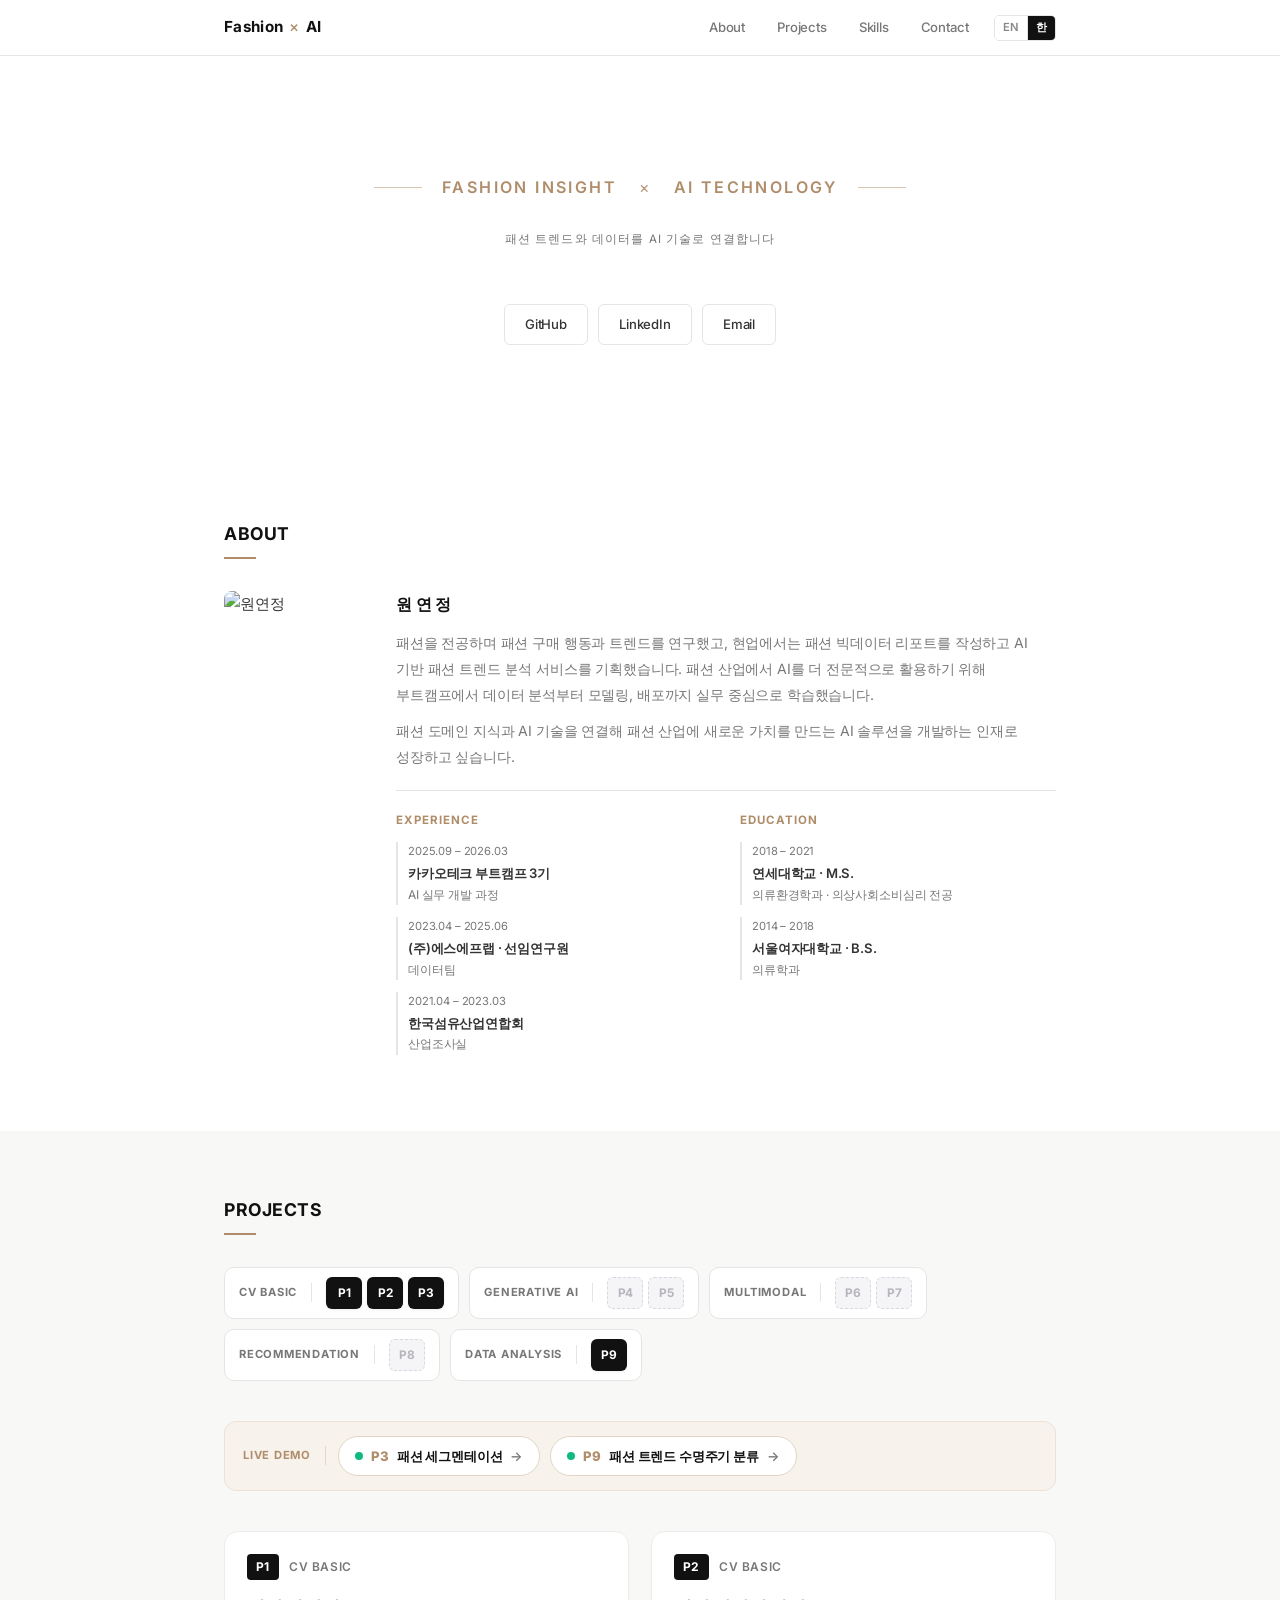
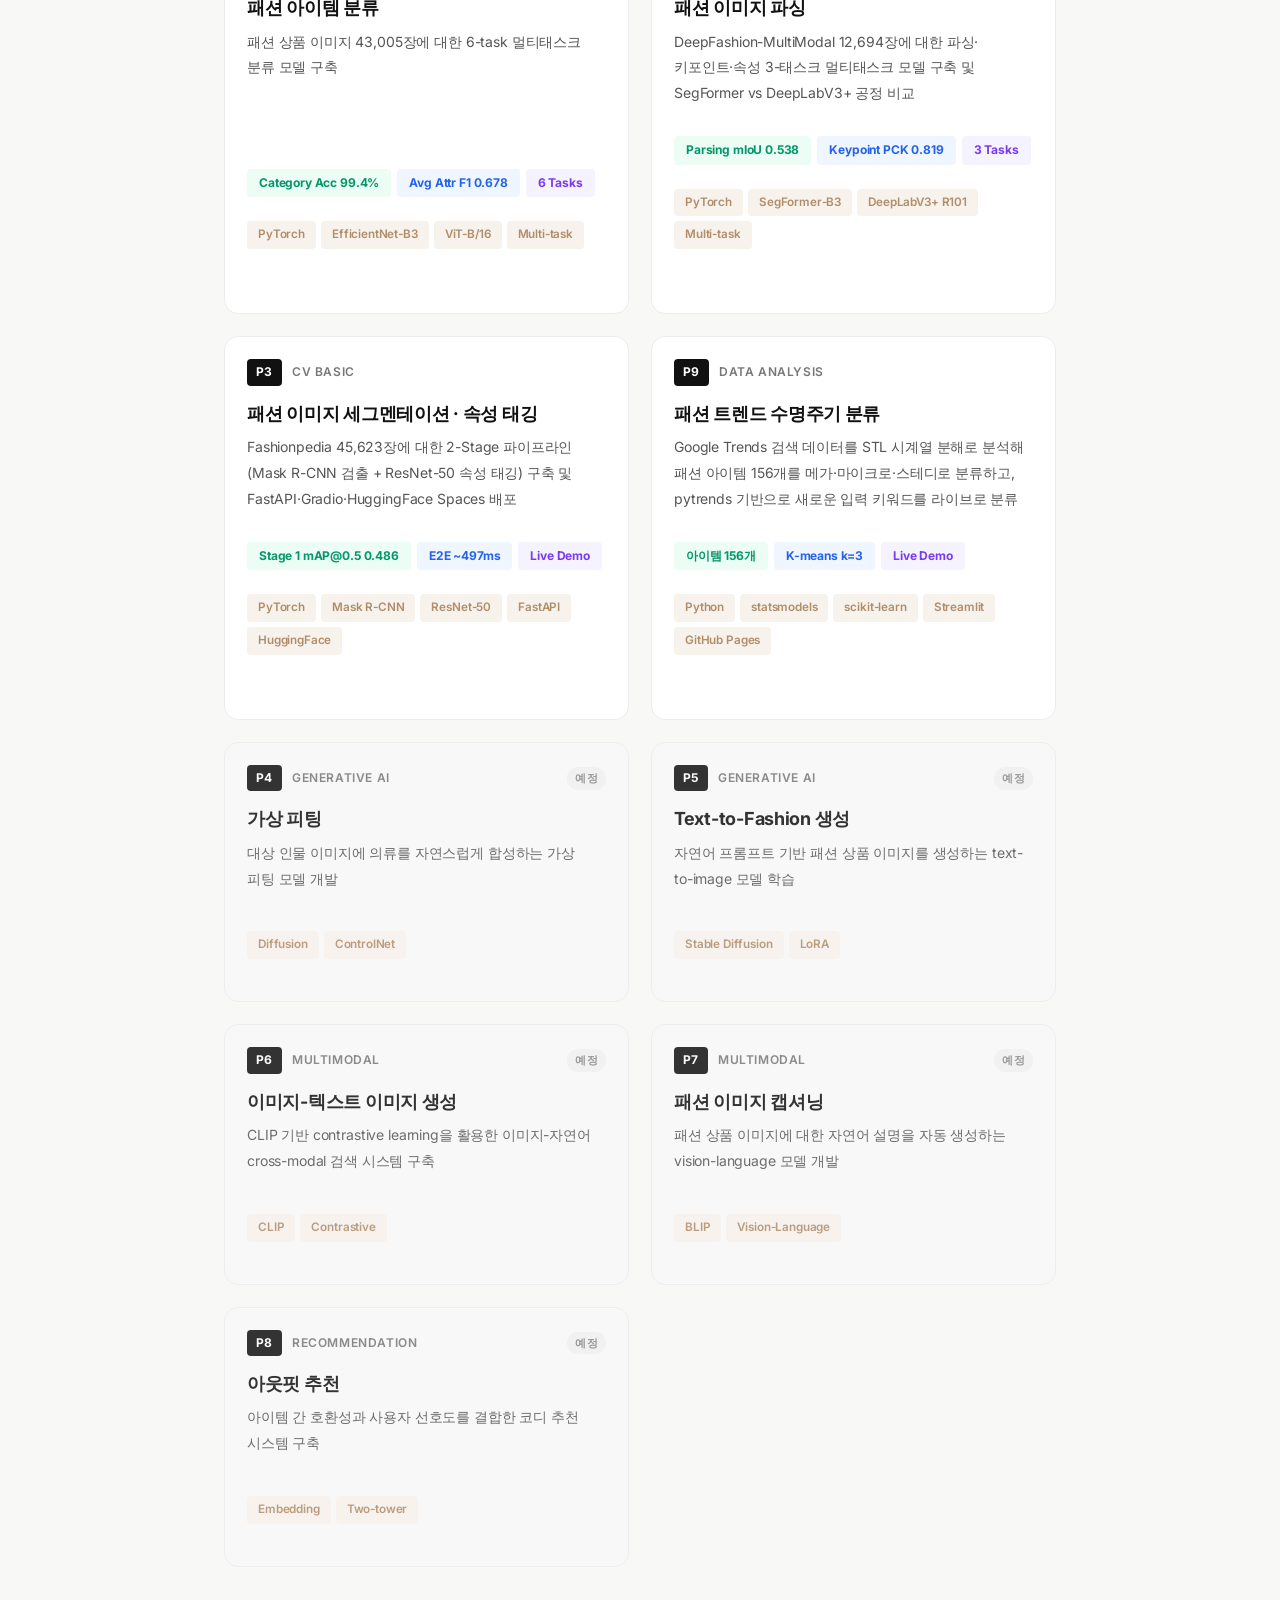
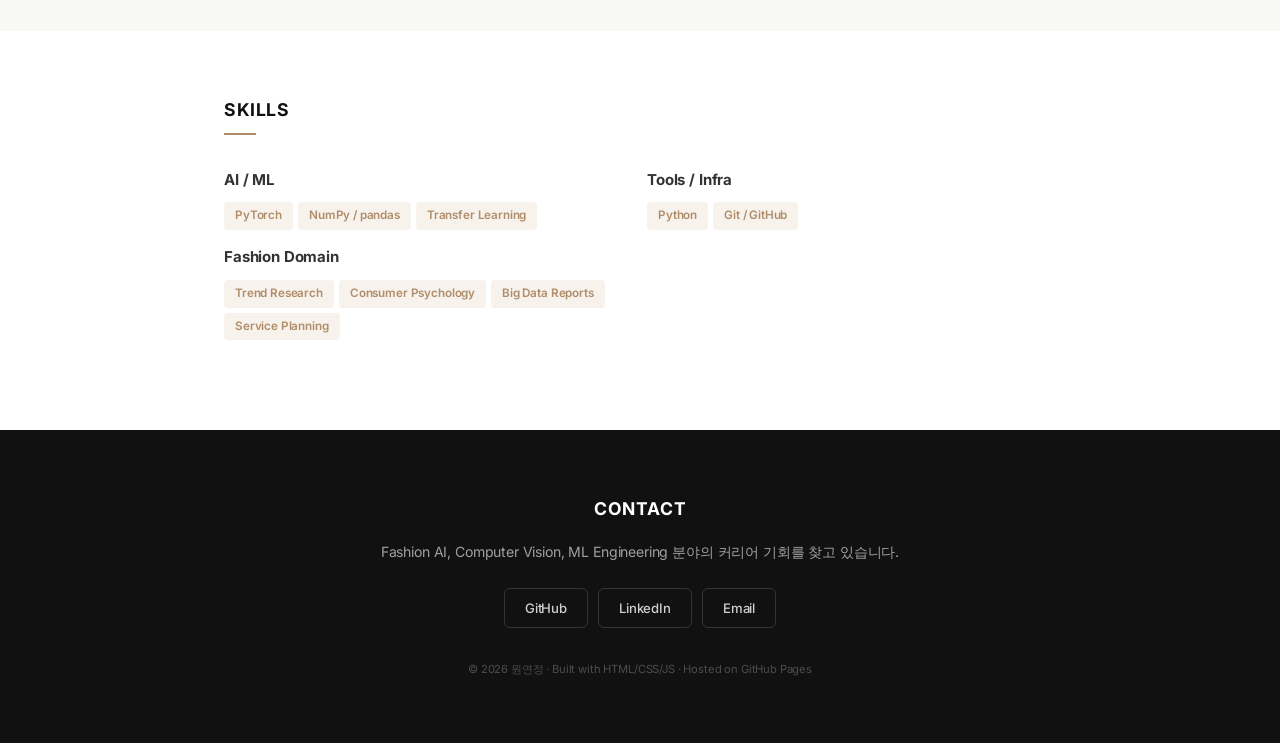
==== commit c2f60d6e: "Add P3 segmentation & P9 trend-lifecycle projects - P3: 패션 이미지 세그멘테이션·속성 태깅 상세 페이지 + 결과 이미지 - P9: 패션" ====
--- a/index.html
+++ b/index.html
@@ -20,7 +20,7 @@
     <link rel="stylesheet" as="style" crossorigin
           href="https://cdn.jsdelivr.net/gh/orioncactus/pretendard@v1.3.9/dist/web/static/pretendard.min.css">
     <link href="https://fonts.googleapis.com/css2?family=Inter:wght@400;500;600;700;800&display=swap" rel="stylesheet">
-    <link rel="stylesheet" href="css/style.css">
+    <link rel="stylesheet" href="css/style.css?v=2">
 </head>
 <body class="lang-ko">
 
@@ -123,7 +123,7 @@
                 <div class="roadmap-items">
                     <a class="roadmap-item completed" href="#p1" title="패션 상품 분류">P1</a>
                     <a class="roadmap-item completed" href="#p2" title="패션 이미지 파싱">P2</a>
-                    <div class="roadmap-item upcoming">P3</div>
+                    <a class="roadmap-item completed" href="#p3" title="패션 이미지 세그멘테이션 · 속성 태깅">P3</a>
                 </div>
             </div>
             <div class="roadmap-card">
@@ -145,6 +145,31 @@
                 <div class="roadmap-items">
                     <div class="roadmap-item upcoming">P8</div>
                 </div>
+            </div>
+            <div class="roadmap-card">
+                <span class="roadmap-card-title">Data Analysis</span>
+                <div class="roadmap-items">
+                    <a class="roadmap-item completed" href="#p9" title="패션 트렌드 수명주기 분류">P9</a>
+                </div>
+            </div>
+        </div>
+
+        <!-- Live demo shortcuts (프로젝트가 추가되면 .demo-btn 항목을 더 넣으면 됨) -->
+        <div class="demo-shortcuts">
+            <span class="demo-shortcuts-label">Live Demo</span>
+            <div class="demo-shortcuts-items">
+                <a class="demo-btn" href="https://yeonjung77-p3-segmentation.hf.space" target="_blank" rel="noopener">
+                    <span class="demo-btn-dot"></span>
+                    <span class="demo-btn-num">P3</span>
+                    <span class="demo-btn-text">패션 세그멘테이션</span>
+                    <span class="demo-btn-arrow">&rarr;</span>
+                </a>
+                <a class="demo-btn" href="https://yeonjung77.github.io/stl/" target="_blank" rel="noopener">
+                    <span class="demo-btn-dot"></span>
+                    <span class="demo-btn-num">P9</span>
+                    <span class="demo-btn-text">패션 트렌드 수명주기 분류</span>
+                    <span class="demo-btn-arrow">&rarr;</span>
+                </a>
             </div>
         </div>
 
@@ -199,19 +224,55 @@
                 </article>
             </a>
 
-            <article class="project-card project-card-upcoming">
-                <div class="project-header">
-                    <span class="project-number">P3</span>
-                    <span class="project-category">CV Basic</span>
-                    <span class="project-status status-upcoming">예정</span>
-                </div>
-                <h3>패션 세그멘테이션</h3>
-                <p class="project-tagline">의류 및 액세서리에 대한 픽셀 단위 instance segmentation 모델 구축</p>
-                <div class="tag-group">
-                    <span class="tag">U-Net</span>
-                    <span class="tag">Mask R-CNN</span>
-                </div>
-            </article>
+            <!-- P3 (Completed) -->
+            <a class="project-card-link" id="p3" href="projects/p3_segmentation.html">
+                <article class="project-card">
+                    <div class="project-header">
+                        <span class="project-number">P3</span>
+                        <span class="project-category">CV Basic</span>
+                    </div>
+                    <h3>패션 이미지 세그멘테이션 · 속성 태깅</h3>
+                    <p class="project-tagline">Fashionpedia 45,623장에 대한 2-Stage 파이프라인(Mask R-CNN 검출 + ResNet-50 속성 태깅) 구축 및 FastAPI·Gradio·HuggingFace Spaces 배포</p>
+                    <div class="project-metrics">
+                        <span class="metric metric-green">Stage 1 mAP@0.5 0.486</span>
+                        <span class="metric metric-blue">E2E ~497ms</span>
+                        <span class="metric metric-purple">Live Demo</span>
+                    </div>
+                    <div class="tag-group">
+                        <span class="tag">PyTorch</span>
+                        <span class="tag">Mask R-CNN</span>
+                        <span class="tag">ResNet-50</span>
+                        <span class="tag">FastAPI</span>
+                        <span class="tag">HuggingFace</span>
+                    </div>
+                    <span class="project-link-cta">자세히 보기 &rarr;</span>
+                </article>
+            </a>
+
+            <!-- P9 (Completed) -->
+            <a class="project-card-link" id="p9" href="projects/p9_trend_lifecycle.html">
+                <article class="project-card">
+                    <div class="project-header">
+                        <span class="project-number">P9</span>
+                        <span class="project-category">Data Analysis</span>
+                    </div>
+                    <h3>패션 트렌드 수명주기 분류</h3>
+                    <p class="project-tagline">Google Trends 검색 데이터를 STL 시계열 분해로 분석해 패션 아이템 156개를 메가·마이크로·스테디로 분류하고, pytrends 기반으로 새로운 입력 키워드를 라이브로 분류</p>
+                    <div class="project-metrics">
+                        <span class="metric metric-green">아이템 156개</span>
+                        <span class="metric metric-blue">K-means k=3</span>
+                        <span class="metric metric-purple">Live Demo</span>
+                    </div>
+                    <div class="tag-group">
+                        <span class="tag">Python</span>
+                        <span class="tag">statsmodels</span>
+                        <span class="tag">scikit-learn</span>
+                        <span class="tag">Streamlit</span>
+                        <span class="tag">GitHub Pages</span>
+                    </div>
+                    <span class="project-link-cta">자세히 보기 &rarr;</span>
+                </article>
+            </a>
 
             <article class="project-card project-card-upcoming">
                 <div class="project-header">
--- a/css/style.css
+++ b/css/style.css
@@ -357,6 +357,93 @@
     .roadmap-item { width: 34px; height: 30px; font-size: 0.7rem; }
 }
 
+/* --- Live Demo shortcuts (로드맵과 카드 사이) --- */
+.demo-shortcuts {
+    display: flex;
+    flex-wrap: wrap;
+    align-items: center;
+    gap: 12px;
+    margin-bottom: 40px;
+    padding: 14px 18px;
+    background: var(--accent-light);
+    border: 1px solid #ece2d6;
+    border-radius: 12px;
+}
+
+.demo-shortcuts-label {
+    font-size: 0.7rem;
+    font-weight: 700;
+    color: var(--accent);
+    text-transform: uppercase;
+    letter-spacing: 0.07em;
+    white-space: nowrap;
+    padding-right: 14px;
+    border-right: 1px solid #e3d6c4;
+}
+
+.demo-shortcuts-items {
+    display: flex;
+    flex-wrap: wrap;
+    gap: 10px;
+}
+
+.demo-btn {
+    display: inline-flex;
+    align-items: center;
+    gap: 8px;
+    background: var(--white);
+    border: 1px solid #e3d6c4;
+    border-radius: 999px;
+    padding: 8px 16px;
+    text-decoration: none;
+    color: var(--primary);
+    font-size: 0.82rem;
+    font-weight: 600;
+    transition: transform 0.15s ease, box-shadow 0.15s ease, border-color 0.15s ease;
+}
+
+.demo-btn:hover {
+    transform: translateY(-2px);
+    border-color: var(--accent);
+    box-shadow: 0 6px 16px rgba(176, 141, 106, 0.18);
+}
+
+.demo-btn-dot {
+    width: 8px;
+    height: 8px;
+    border-radius: 50%;
+    background: #10b981;
+    flex-shrink: 0;
+    animation: demoPulse 2s infinite;
+}
+
+@keyframes demoPulse {
+    0%   { box-shadow: 0 0 0 0 rgba(16, 185, 129, 0.5); }
+    70%  { box-shadow: 0 0 0 6px rgba(16, 185, 129, 0); }
+    100% { box-shadow: 0 0 0 0 rgba(16, 185, 129, 0); }
+}
+
+.demo-btn-num {
+    font-weight: 800;
+    color: var(--accent);
+}
+
+.demo-btn-arrow {
+    color: var(--text-light);
+    transition: transform 0.15s ease, color 0.15s ease;
+}
+
+.demo-btn:hover .demo-btn-arrow {
+    transform: translateX(3px);
+    color: var(--accent);
+}
+
+@media (max-width: 480px) {
+    .demo-shortcuts { padding: 12px 14px; gap: 10px; }
+    .demo-shortcuts-label { font-size: 0.65rem; padding-right: 10px; }
+    .demo-btn { font-size: 0.78rem; padding: 7px 14px; }
+}
+
 /* --- Project Card --- */
 .project-card {
     background: var(--white);
@@ -653,13 +740,35 @@
 }
 
 @media (max-width: 480px) {
-    .hero { padding: 130px 24px 80px; }
-    .hero-label { font-size: 0.7rem; gap: 14px; margin-bottom: 24px; }
-    .hero-label::before, .hero-label::after { width: 28px; }
-    .hero-tagline { font-size: 0.64rem; letter-spacing: 0.08em; margin-bottom: 44px; }
+    .hero { padding: 110px 16px 70px; }
+    .hero-label {
+        font-size: 0.78rem;
+        gap: 10px;
+        letter-spacing: 1.5px;
+        margin-bottom: 22px;
+        flex-wrap: nowrap;
+        white-space: nowrap;
+    }
+    /* 좁은 화면에서는 양쪽 가로선 숨김 — 줄바꿈 깨짐 방지 */
+    .hero-label::before, .hero-label::after { display: none; }
+    .hero-tagline {
+        font-size: 0.78rem;
+        letter-spacing: 0.04em;
+        margin-bottom: 36px;
+        padding: 0 8px;
+        line-height: 1.7;
+    }
     .hero-tagline br { display: none; }
+    .hero-links { gap: 8px; }
     .hero-links a { padding: 7px 14px; font-size: 0.78rem; }
     .nav-links { display: none; }
+}
+
+/* 매우 좁은 화면 (구형 모바일 / 폴드 닫힘 등) */
+@media (max-width: 360px) {
+    .hero { padding: 100px 12px 60px; }
+    .hero-label { font-size: 0.7rem; letter-spacing: 1px; }
+    .hero-tagline { font-size: 0.72rem; }
 }
 
 /* ============================================================
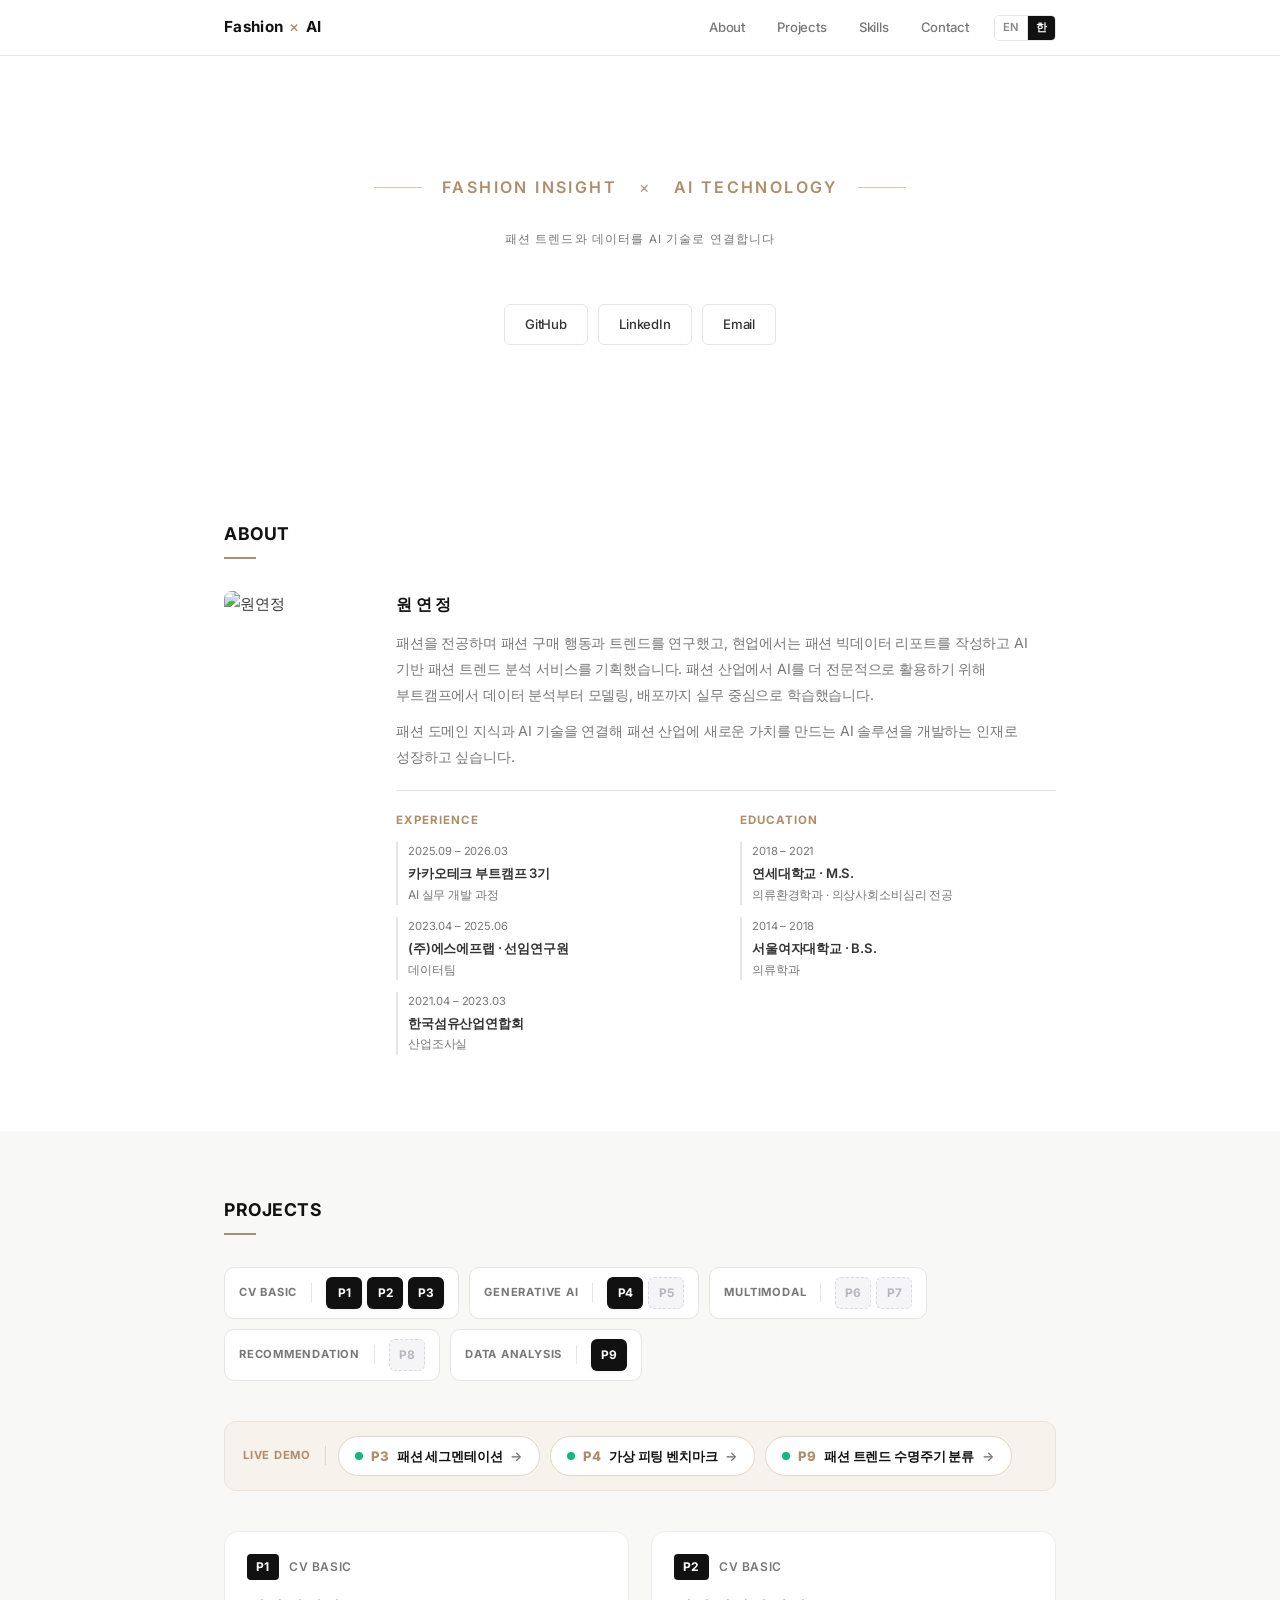
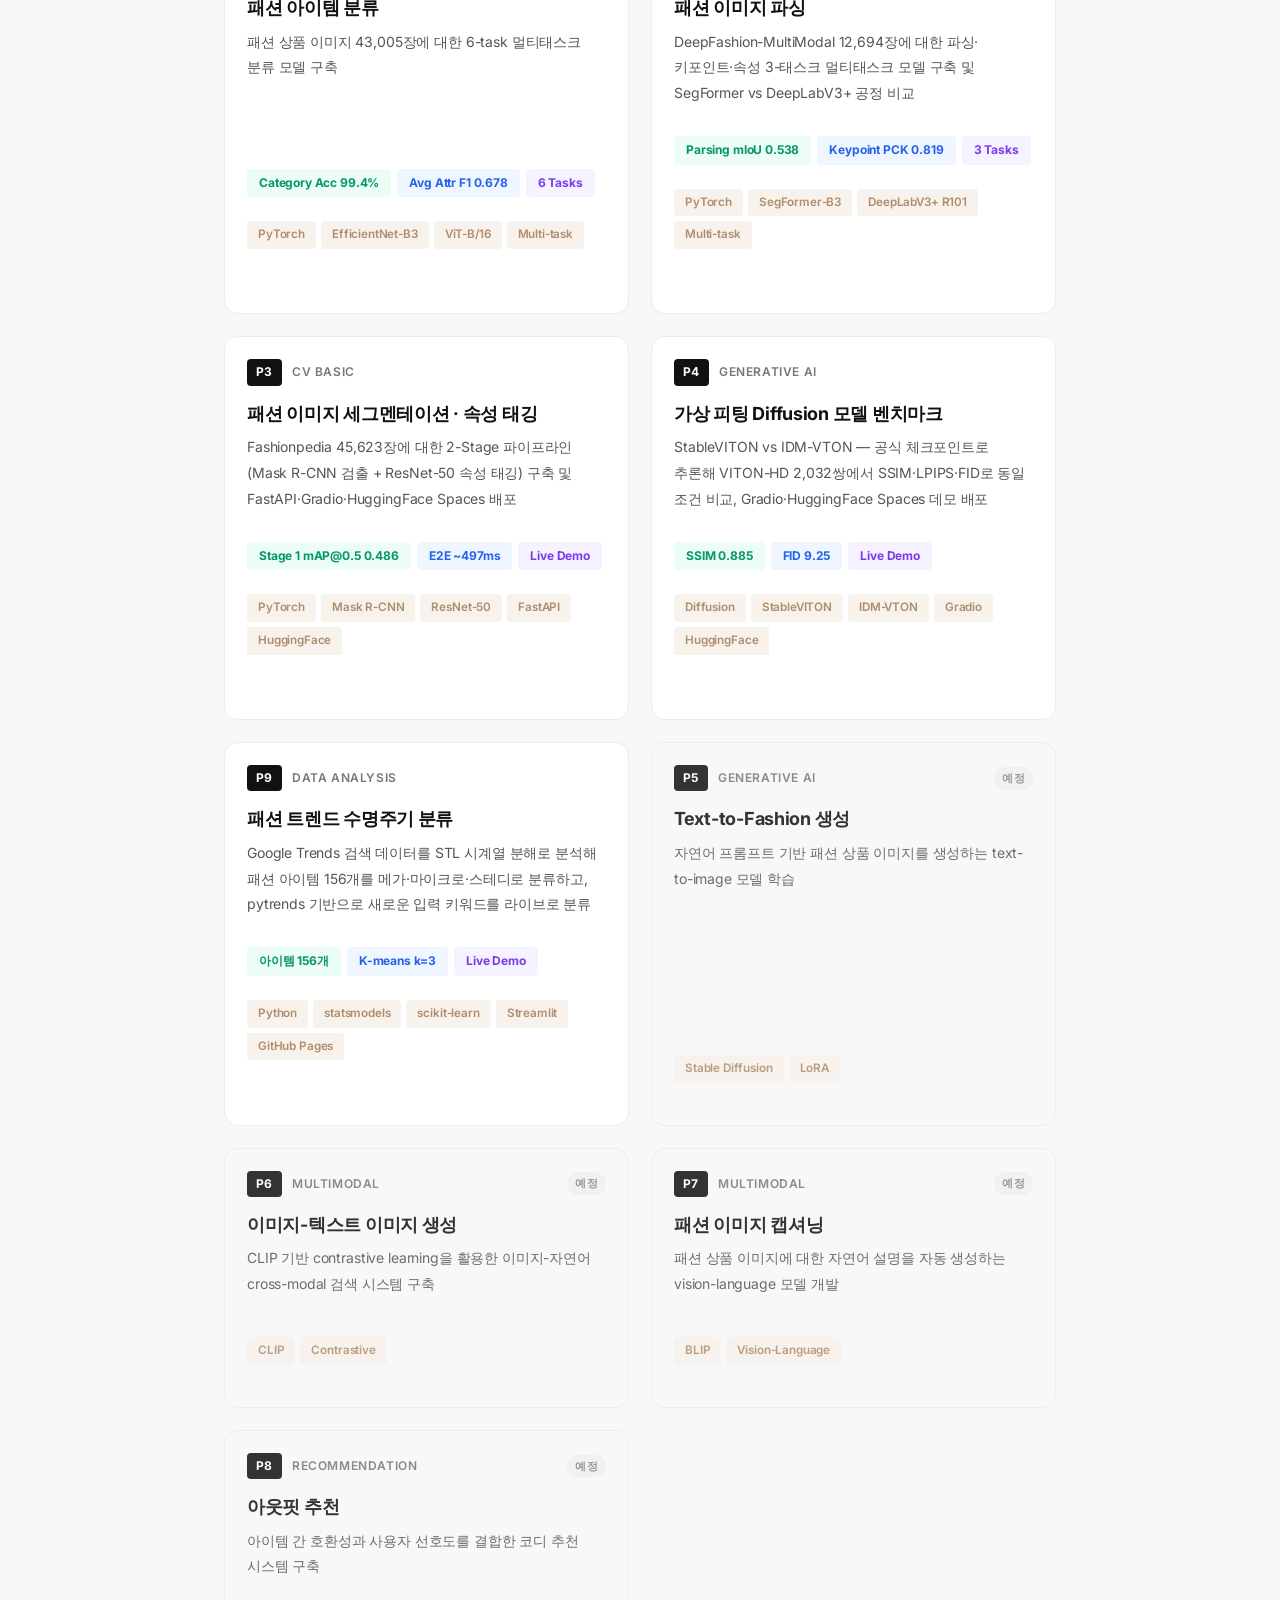
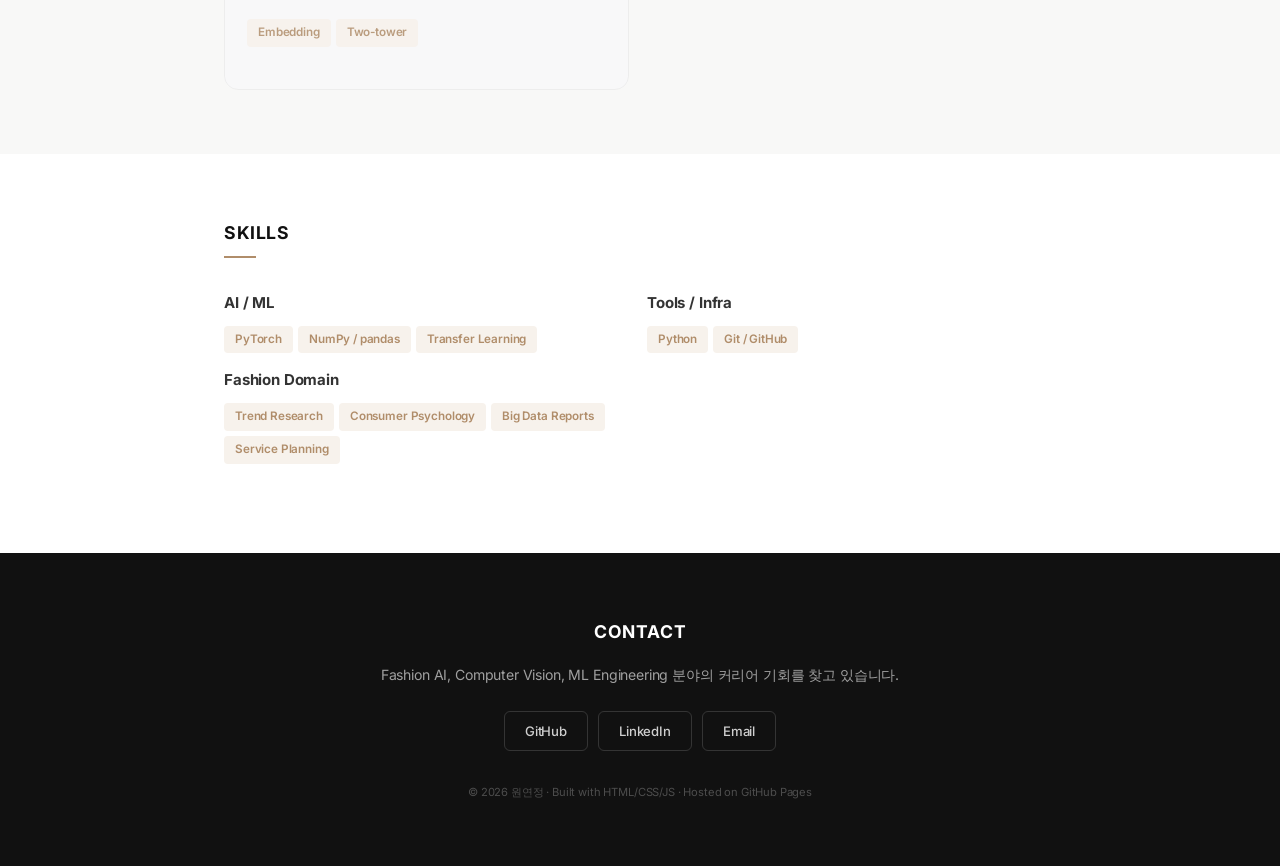
==== commit 26308de4: "Add P4 virtual try-on benchmark project" ====
--- a/index.html
+++ b/index.html
@@ -129,7 +129,7 @@
             <div class="roadmap-card">
                 <span class="roadmap-card-title">Generative AI</span>
                 <div class="roadmap-items">
-                    <div class="roadmap-item upcoming">P4</div>
+                    <a class="roadmap-item completed" href="#p4" title="가상 피팅 Diffusion 모델 벤치마크">P4</a>
                     <div class="roadmap-item upcoming">P5</div>
                 </div>
             </div>
@@ -164,6 +164,12 @@
                     <span class="demo-btn-text">패션 세그멘테이션</span>
                     <span class="demo-btn-arrow">&rarr;</span>
                 </a>
+                <a class="demo-btn" href="https://yeonjung77-p4-virtual-tryon.hf.space" target="_blank" rel="noopener">
+                    <span class="demo-btn-dot"></span>
+                    <span class="demo-btn-num">P4</span>
+                    <span class="demo-btn-text">가상 피팅 벤치마크</span>
+                    <span class="demo-btn-arrow">&rarr;</span>
+                </a>
                 <a class="demo-btn" href="https://yeonjung77.github.io/stl/" target="_blank" rel="noopener">
                     <span class="demo-btn-dot"></span>
                     <span class="demo-btn-num">P9</span>
@@ -249,6 +255,31 @@
                 </article>
             </a>
 
+            <!-- P4 (Completed) -->
+            <a class="project-card-link" id="p4" href="projects/p4_virtual_tryon.html">
+                <article class="project-card">
+                    <div class="project-header">
+                        <span class="project-number">P4</span>
+                        <span class="project-category">Generative AI</span>
+                    </div>
+                    <h3>가상 피팅 Diffusion 모델 벤치마크</h3>
+                    <p class="project-tagline">StableVITON vs IDM-VTON — 공식 체크포인트로 추론해 VITON-HD 2,032쌍에서 SSIM·LPIPS·FID로 동일 조건 비교, Gradio·HuggingFace Spaces 데모 배포</p>
+                    <div class="project-metrics">
+                        <span class="metric metric-green">SSIM 0.885</span>
+                        <span class="metric metric-blue">FID 9.25</span>
+                        <span class="metric metric-purple">Live Demo</span>
+                    </div>
+                    <div class="tag-group">
+                        <span class="tag">Diffusion</span>
+                        <span class="tag">StableVITON</span>
+                        <span class="tag">IDM-VTON</span>
+                        <span class="tag">Gradio</span>
+                        <span class="tag">HuggingFace</span>
+                    </div>
+                    <span class="project-link-cta">자세히 보기 &rarr;</span>
+                </article>
+            </a>
+
             <!-- P9 (Completed) -->
             <a class="project-card-link" id="p9" href="projects/p9_trend_lifecycle.html">
                 <article class="project-card">
@@ -273,20 +304,6 @@
                     <span class="project-link-cta">자세히 보기 &rarr;</span>
                 </article>
             </a>
-
-            <article class="project-card project-card-upcoming">
-                <div class="project-header">
-                    <span class="project-number">P4</span>
-                    <span class="project-category">Generative AI</span>
-                    <span class="project-status status-upcoming">예정</span>
-                </div>
-                <h3>가상 피팅</h3>
-                <p class="project-tagline">대상 인물 이미지에 의류를 자연스럽게 합성하는 가상 피팅 모델 개발</p>
-                <div class="tag-group">
-                    <span class="tag">Diffusion</span>
-                    <span class="tag">ControlNet</span>
-                </div>
-            </article>
 
             <article class="project-card project-card-upcoming">
                 <div class="project-header">
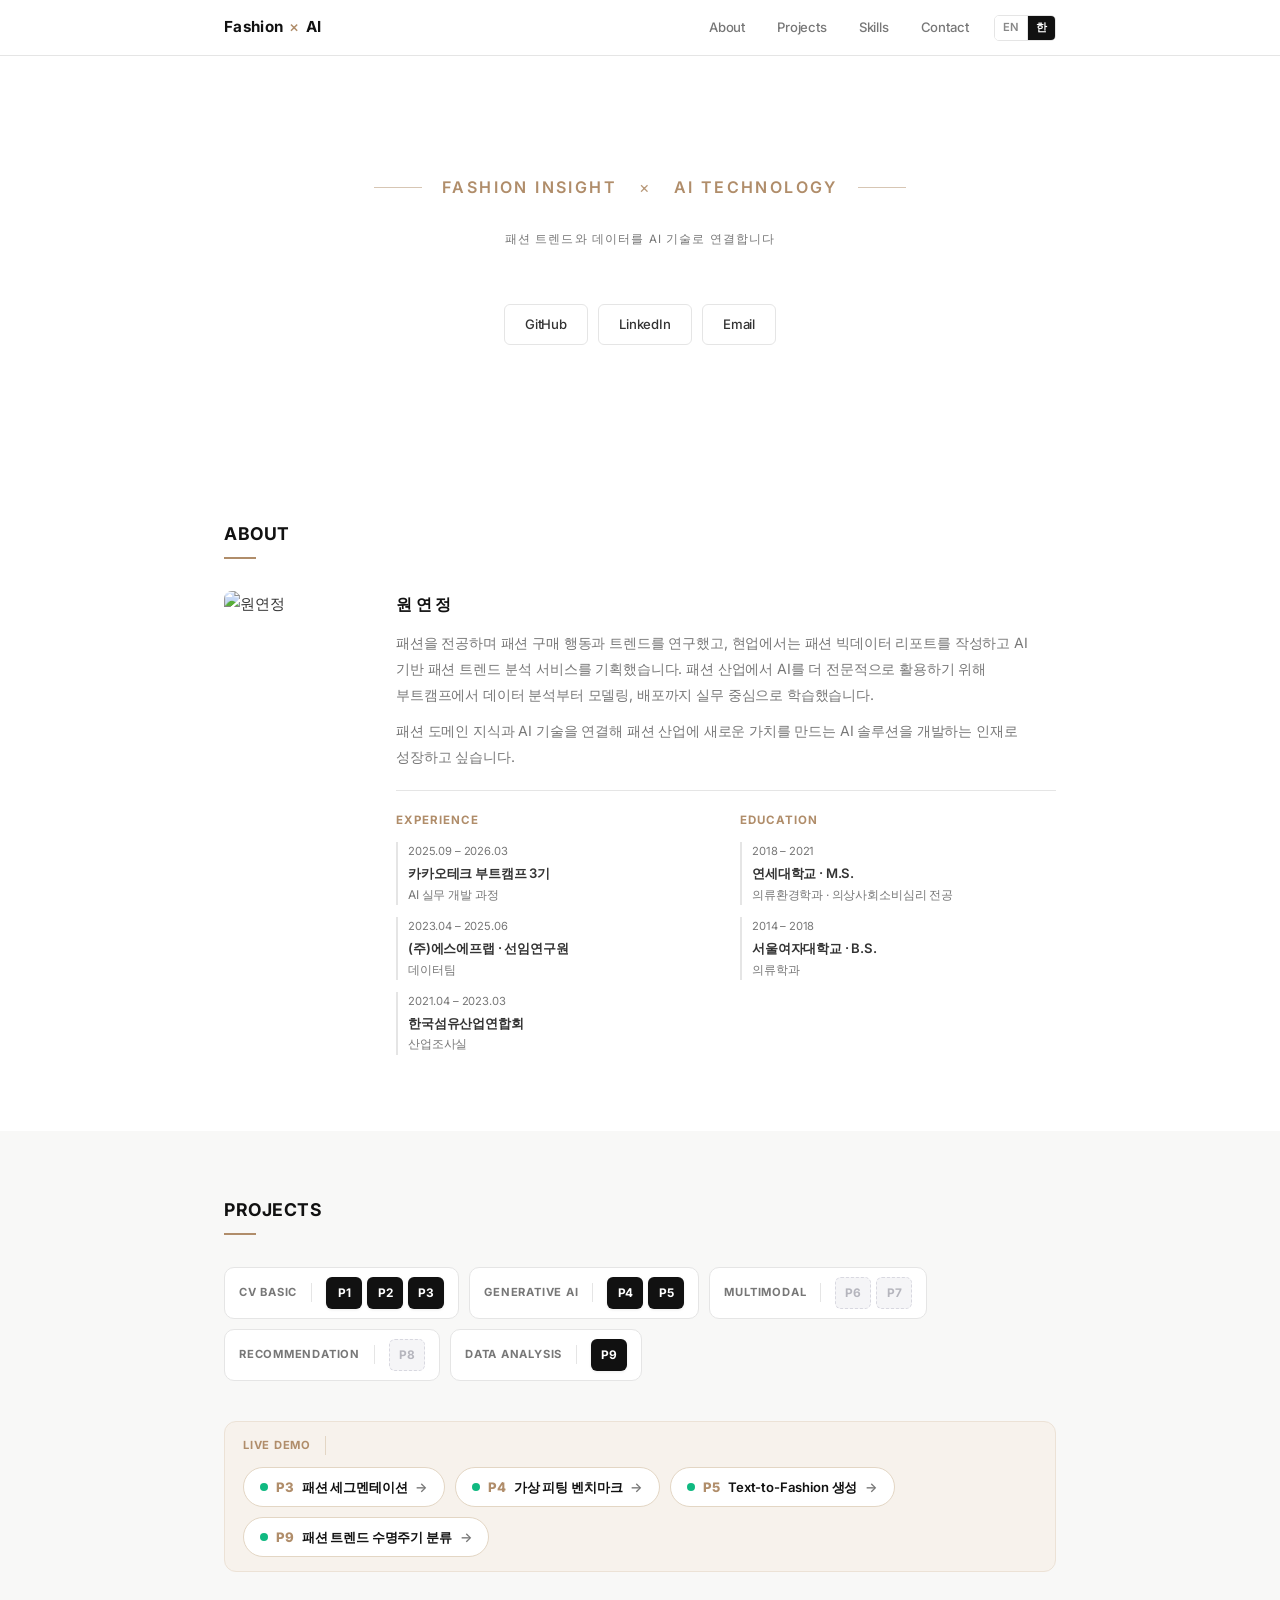
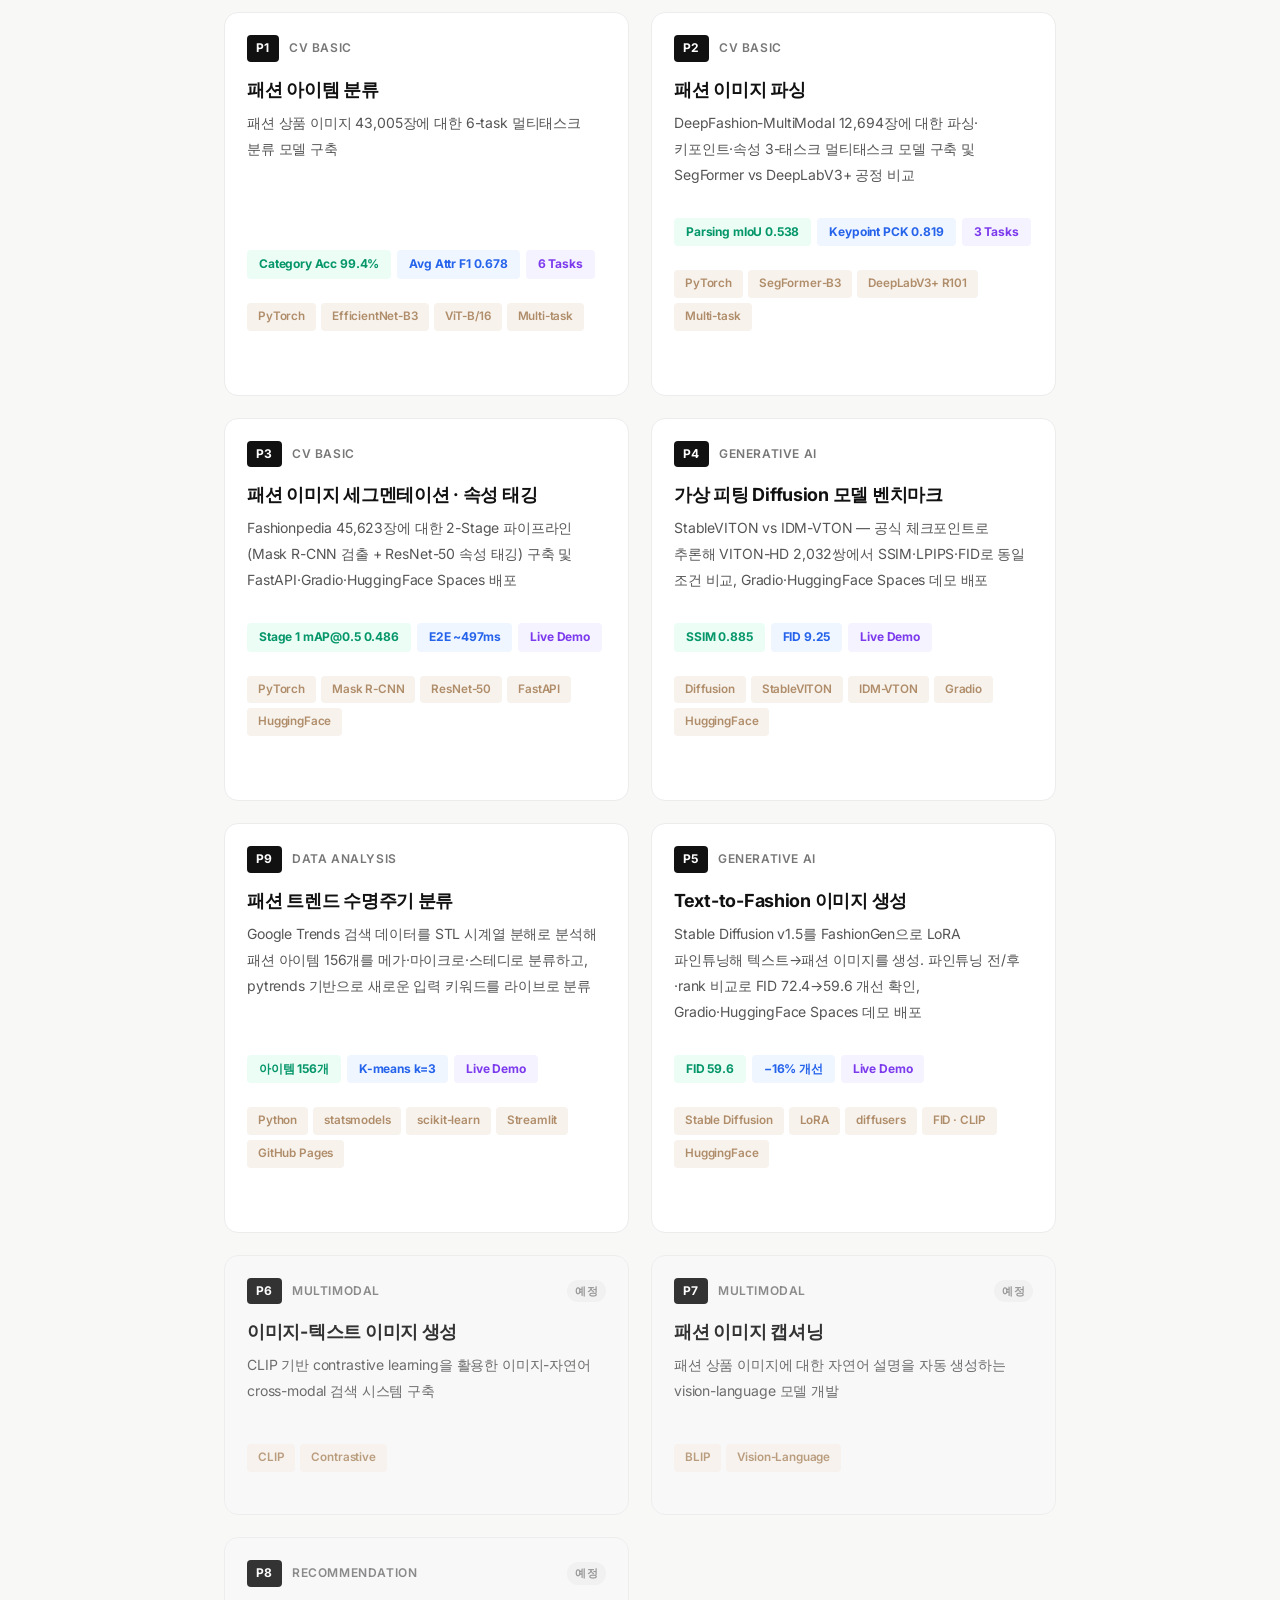
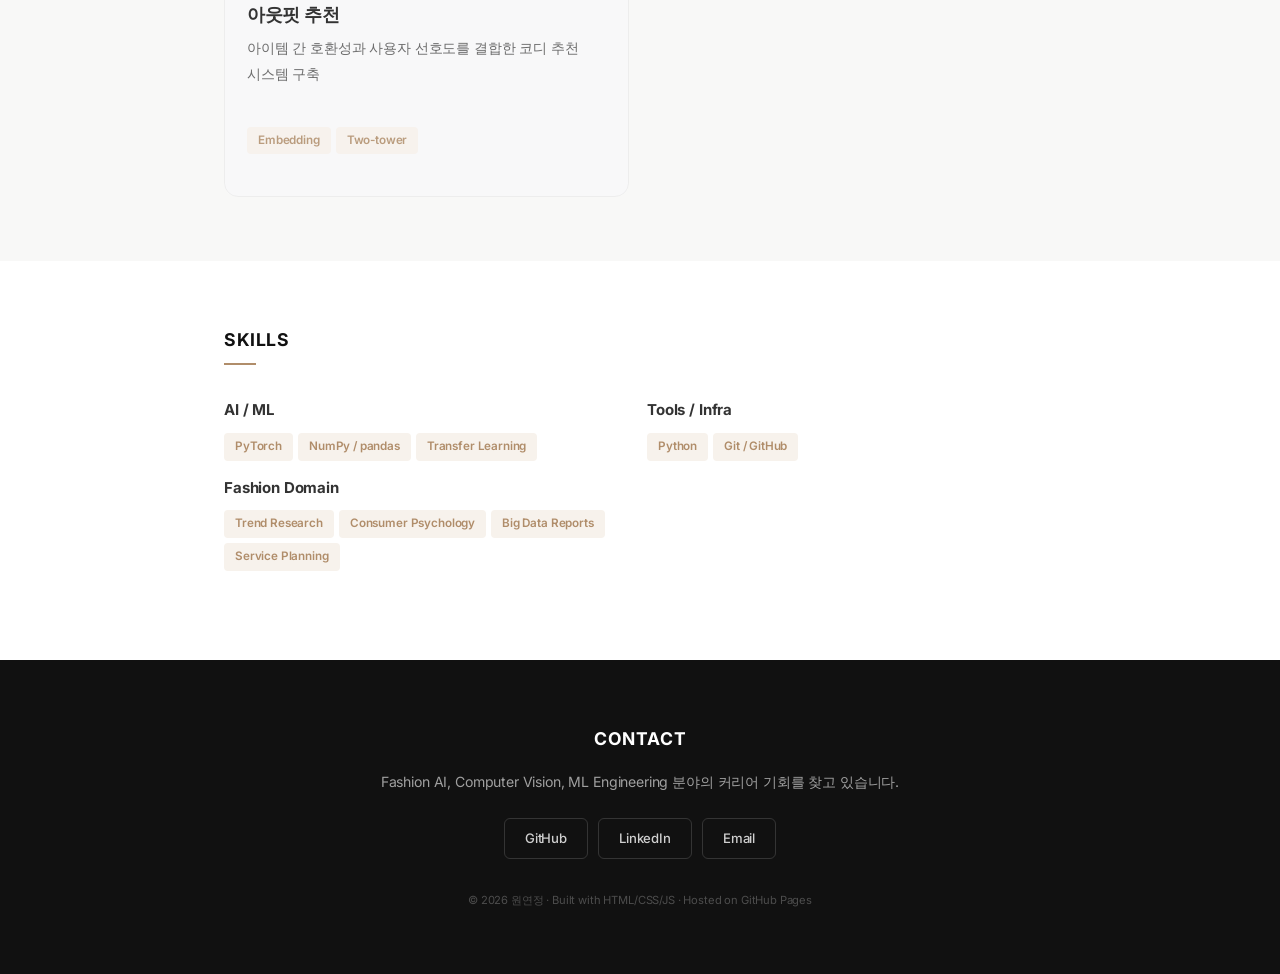
==== commit 4ca42ca7: "Add P5 Text-to-Fashion generation project + demo embed" ====
--- a/index.html
+++ b/index.html
@@ -130,7 +130,7 @@
                 <span class="roadmap-card-title">Generative AI</span>
                 <div class="roadmap-items">
                     <a class="roadmap-item completed" href="#p4" title="가상 피팅 Diffusion 모델 벤치마크">P4</a>
-                    <div class="roadmap-item upcoming">P5</div>
+                    <a class="roadmap-item completed" href="#p5" title="Text-to-Fashion 이미지 생성">P5</a>
                 </div>
             </div>
             <div class="roadmap-card">
@@ -170,6 +170,12 @@
                     <span class="demo-btn-text">가상 피팅 벤치마크</span>
                     <span class="demo-btn-arrow">&rarr;</span>
                 </a>
+                <a class="demo-btn" href="https://yeonjung77-p5-text-to-fashion.hf.space" target="_blank" rel="noopener">
+                    <span class="demo-btn-dot"></span>
+                    <span class="demo-btn-num">P5</span>
+                    <span class="demo-btn-text">Text-to-Fashion 생성</span>
+                    <span class="demo-btn-arrow">&rarr;</span>
+                </a>
                 <a class="demo-btn" href="https://yeonjung77.github.io/stl/" target="_blank" rel="noopener">
                     <span class="demo-btn-dot"></span>
                     <span class="demo-btn-num">P9</span>
@@ -305,19 +311,30 @@
                 </article>
             </a>
 
-            <article class="project-card project-card-upcoming">
-                <div class="project-header">
-                    <span class="project-number">P5</span>
-                    <span class="project-category">Generative AI</span>
-                    <span class="project-status status-upcoming">예정</span>
-                </div>
-                <h3>Text-to-Fashion 생성</h3>
-                <p class="project-tagline">자연어 프롬프트 기반 패션 상품 이미지를 생성하는 text-to-image 모델 학습</p>
-                <div class="tag-group">
-                    <span class="tag">Stable Diffusion</span>
-                    <span class="tag">LoRA</span>
-                </div>
-            </article>
+            <!-- P5 (Completed) -->
+            <a class="project-card-link" id="p5" href="projects/p5_generation.html">
+                <article class="project-card">
+                    <div class="project-header">
+                        <span class="project-number">P5</span>
+                        <span class="project-category">Generative AI</span>
+                    </div>
+                    <h3>Text-to-Fashion 이미지 생성</h3>
+                    <p class="project-tagline">Stable Diffusion v1.5를 FashionGen으로 LoRA 파인튜닝해 텍스트→패션 이미지를 생성. 파인튜닝 전/후·rank 비교로 FID 72.4→59.6 개선 확인, Gradio·HuggingFace Spaces 데모 배포</p>
+                    <div class="project-metrics">
+                        <span class="metric metric-green">FID 59.6</span>
+                        <span class="metric metric-blue">&minus;16% 개선</span>
+                        <span class="metric metric-purple">Live Demo</span>
+                    </div>
+                    <div class="tag-group">
+                        <span class="tag">Stable Diffusion</span>
+                        <span class="tag">LoRA</span>
+                        <span class="tag">diffusers</span>
+                        <span class="tag">FID · CLIP</span>
+                        <span class="tag">HuggingFace</span>
+                    </div>
+                    <span class="project-link-cta">자세히 보기 &rarr;</span>
+                </article>
+            </a>
 
             <article class="project-card project-card-upcoming">
                 <div class="project-header">
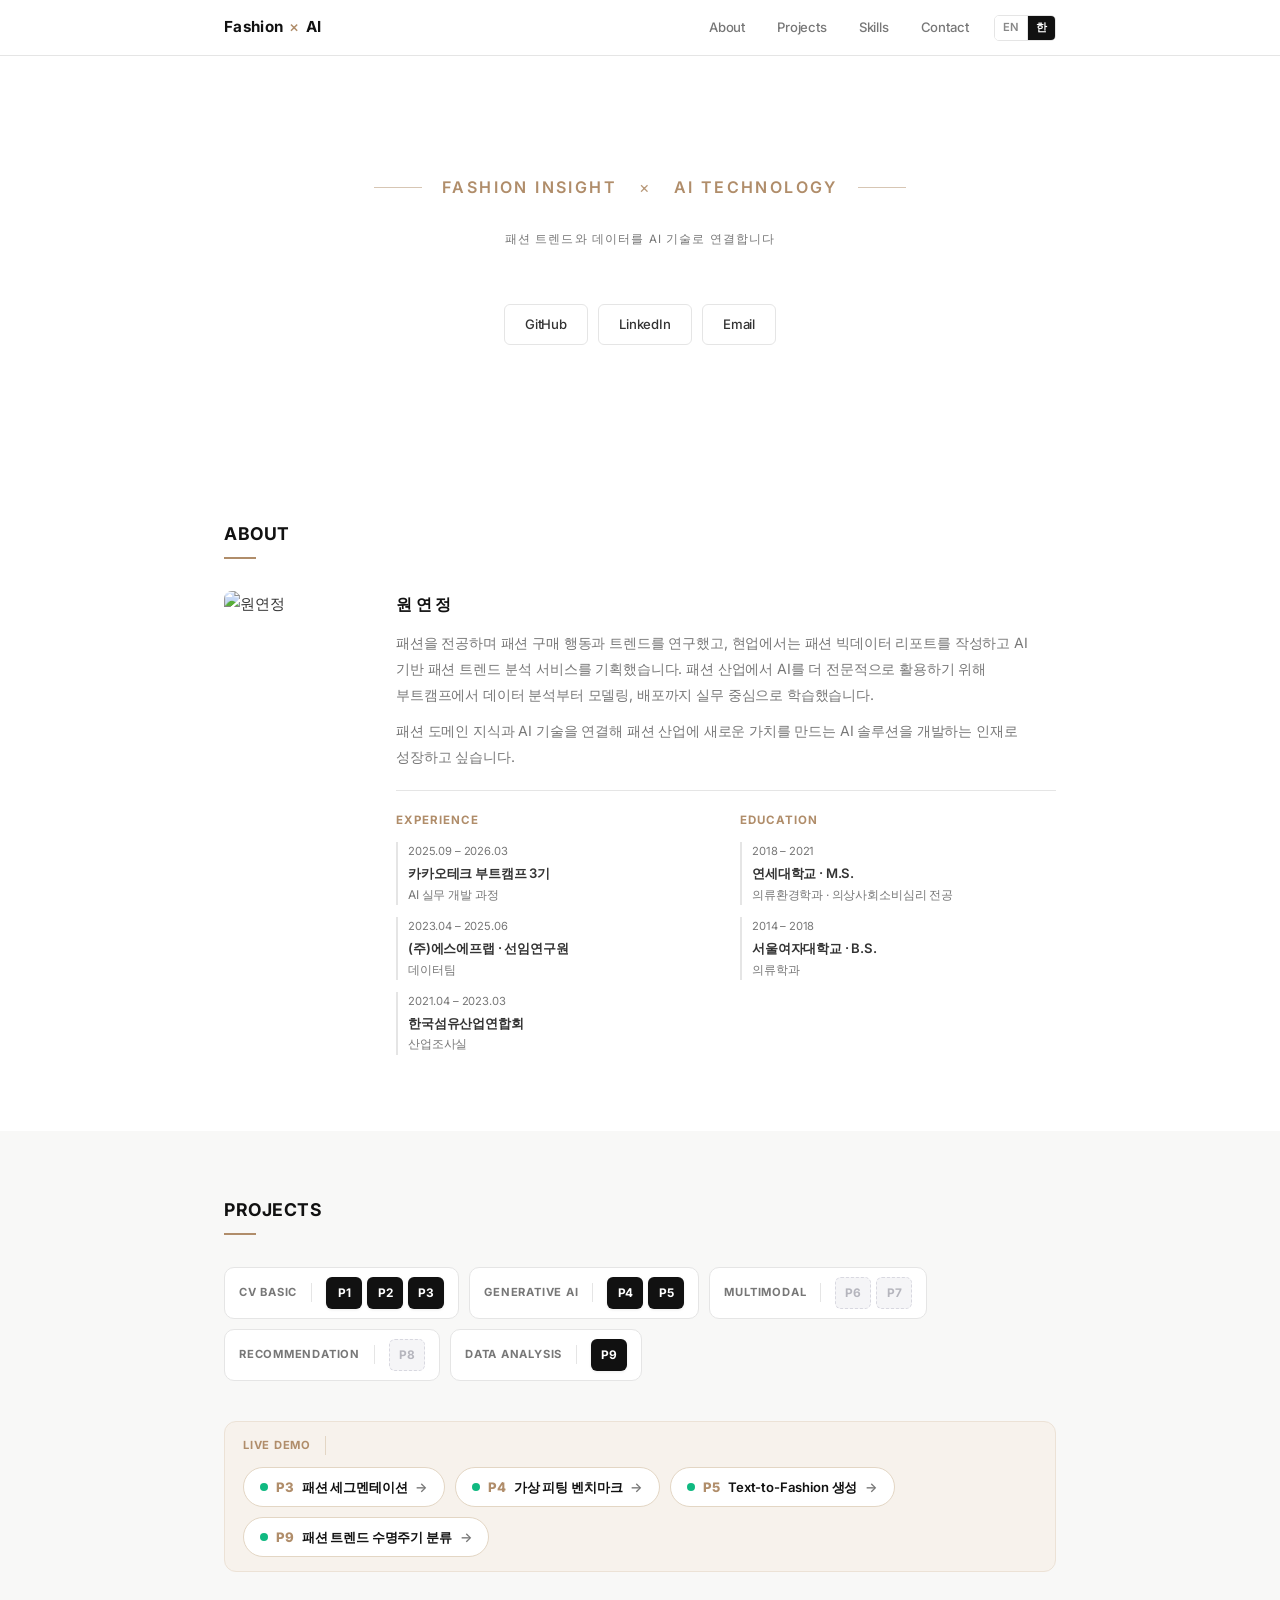
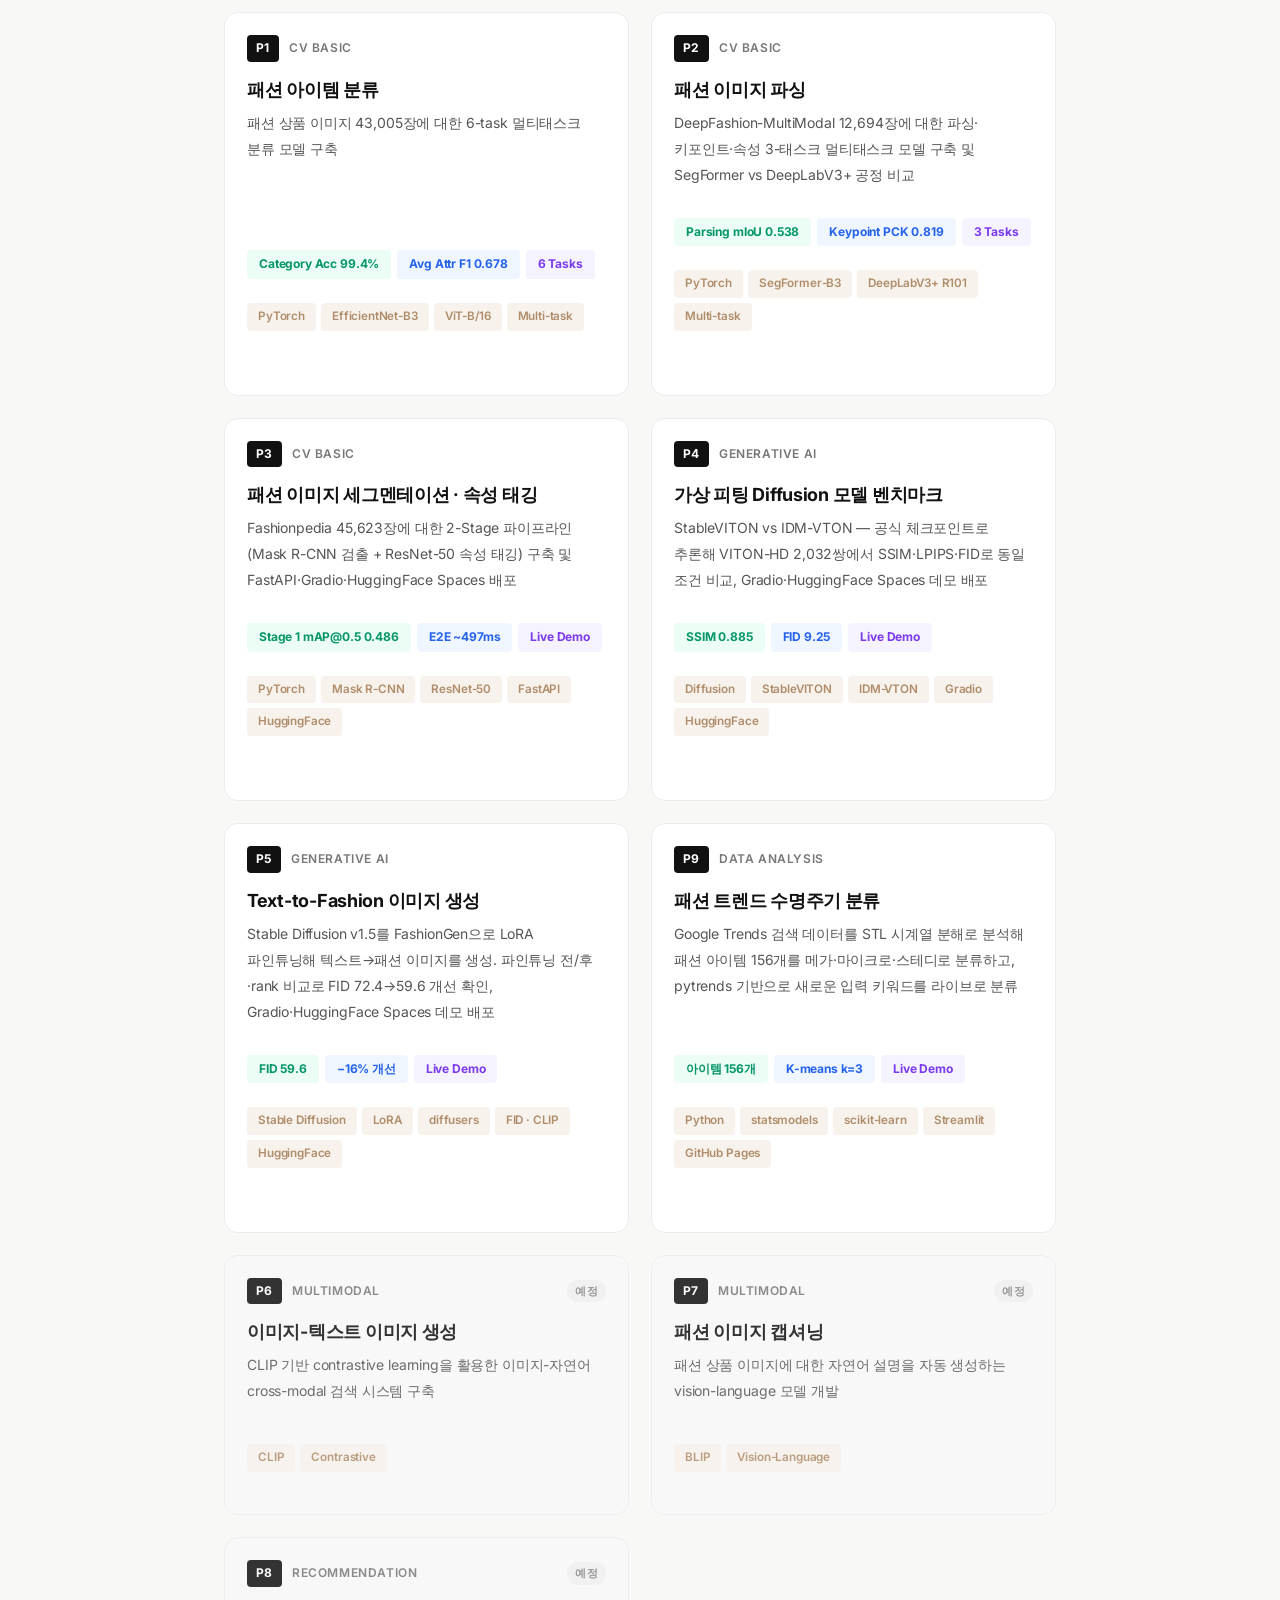
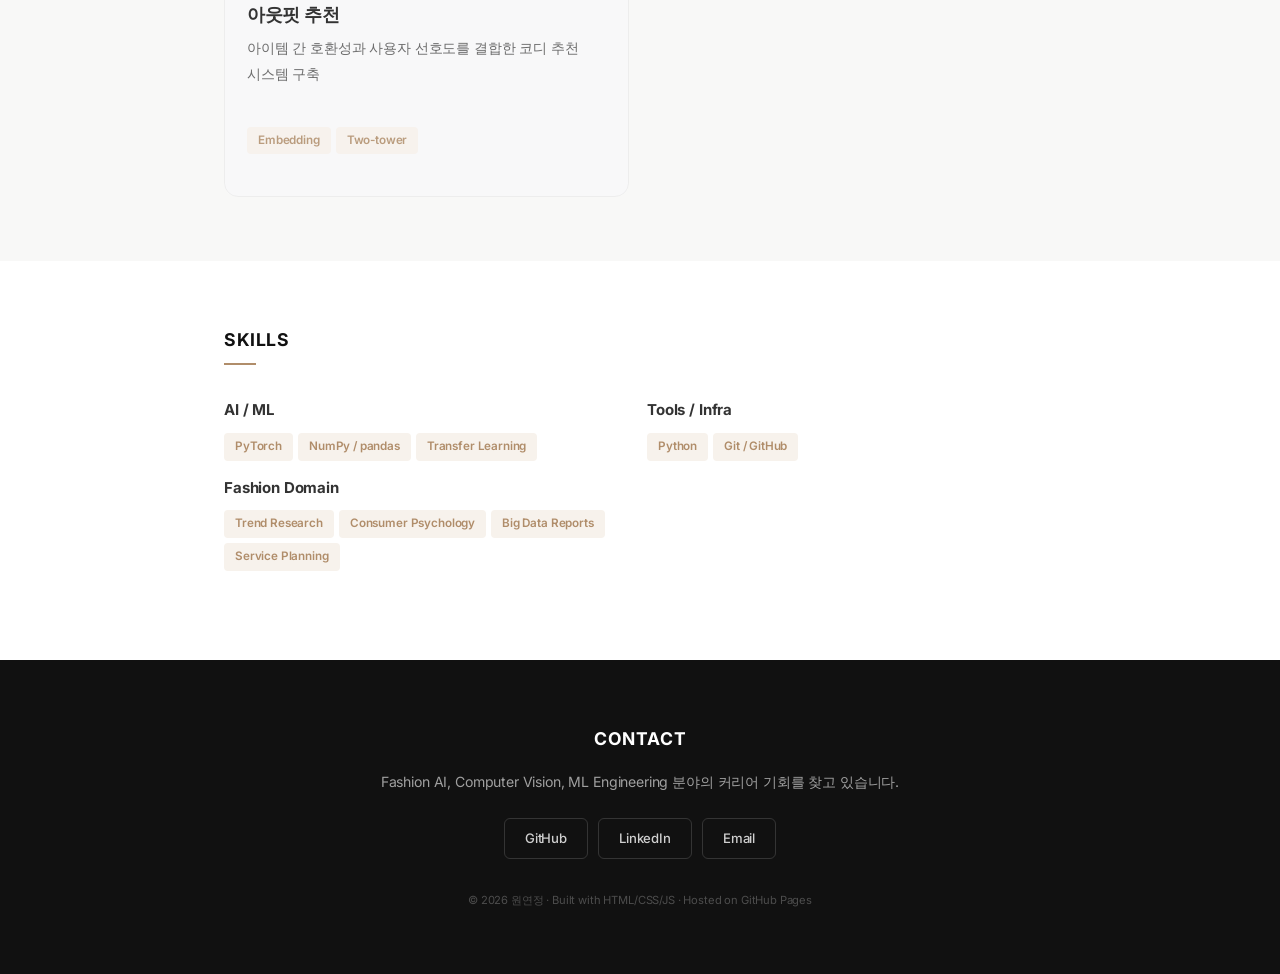
==== commit ed57a409: "Fix: swap P5/P9 order, add EN P5 page, activate P5 in EN index" ====
--- a/index.html
+++ b/index.html
@@ -286,6 +286,31 @@
                 </article>
             </a>
 
+            <!-- P5 (Completed) -->
+            <a class="project-card-link" id="p5" href="projects/p5_generation.html">
+                <article class="project-card">
+                    <div class="project-header">
+                        <span class="project-number">P5</span>
+                        <span class="project-category">Generative AI</span>
+                    </div>
+                    <h3>Text-to-Fashion 이미지 생성</h3>
+                    <p class="project-tagline">Stable Diffusion v1.5를 FashionGen으로 LoRA 파인튜닝해 텍스트→패션 이미지를 생성. 파인튜닝 전/후·rank 비교로 FID 72.4→59.6 개선 확인, Gradio·HuggingFace Spaces 데모 배포</p>
+                    <div class="project-metrics">
+                        <span class="metric metric-green">FID 59.6</span>
+                        <span class="metric metric-blue">&minus;16% 개선</span>
+                        <span class="metric metric-purple">Live Demo</span>
+                    </div>
+                    <div class="tag-group">
+                        <span class="tag">Stable Diffusion</span>
+                        <span class="tag">LoRA</span>
+                        <span class="tag">diffusers</span>
+                        <span class="tag">FID · CLIP</span>
+                        <span class="tag">HuggingFace</span>
+                    </div>
+                    <span class="project-link-cta">자세히 보기 &rarr;</span>
+                </article>
+            </a>
+
             <!-- P9 (Completed) -->
             <a class="project-card-link" id="p9" href="projects/p9_trend_lifecycle.html">
                 <article class="project-card">
@@ -306,31 +331,6 @@
                         <span class="tag">scikit-learn</span>
                         <span class="tag">Streamlit</span>
                         <span class="tag">GitHub Pages</span>
-                    </div>
-                    <span class="project-link-cta">자세히 보기 &rarr;</span>
-                </article>
-            </a>
-
-            <!-- P5 (Completed) -->
-            <a class="project-card-link" id="p5" href="projects/p5_generation.html">
-                <article class="project-card">
-                    <div class="project-header">
-                        <span class="project-number">P5</span>
-                        <span class="project-category">Generative AI</span>
-                    </div>
-                    <h3>Text-to-Fashion 이미지 생성</h3>
-                    <p class="project-tagline">Stable Diffusion v1.5를 FashionGen으로 LoRA 파인튜닝해 텍스트→패션 이미지를 생성. 파인튜닝 전/후·rank 비교로 FID 72.4→59.6 개선 확인, Gradio·HuggingFace Spaces 데모 배포</p>
-                    <div class="project-metrics">
-                        <span class="metric metric-green">FID 59.6</span>
-                        <span class="metric metric-blue">&minus;16% 개선</span>
-                        <span class="metric metric-purple">Live Demo</span>
-                    </div>
-                    <div class="tag-group">
-                        <span class="tag">Stable Diffusion</span>
-                        <span class="tag">LoRA</span>
-                        <span class="tag">diffusers</span>
-                        <span class="tag">FID · CLIP</span>
-                        <span class="tag">HuggingFace</span>
                     </div>
                     <span class="project-link-cta">자세히 보기 &rarr;</span>
                 </article>
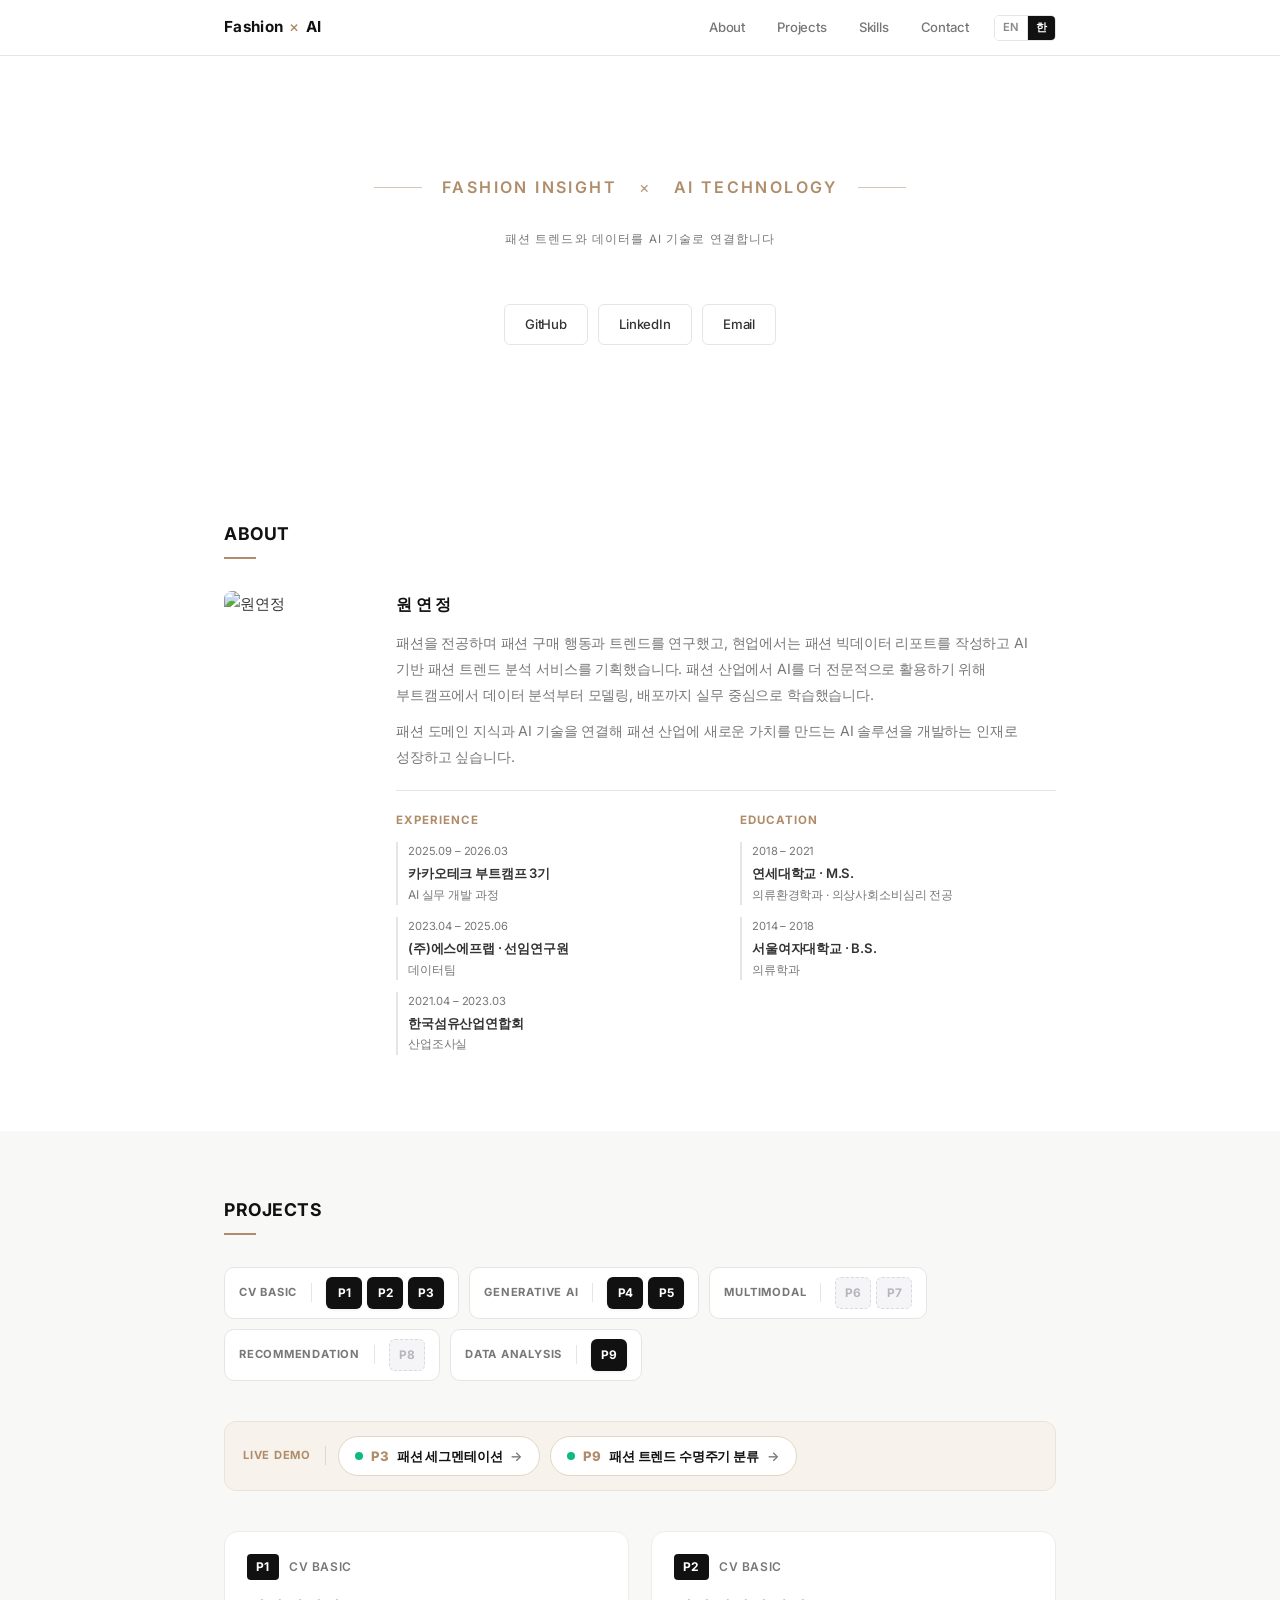
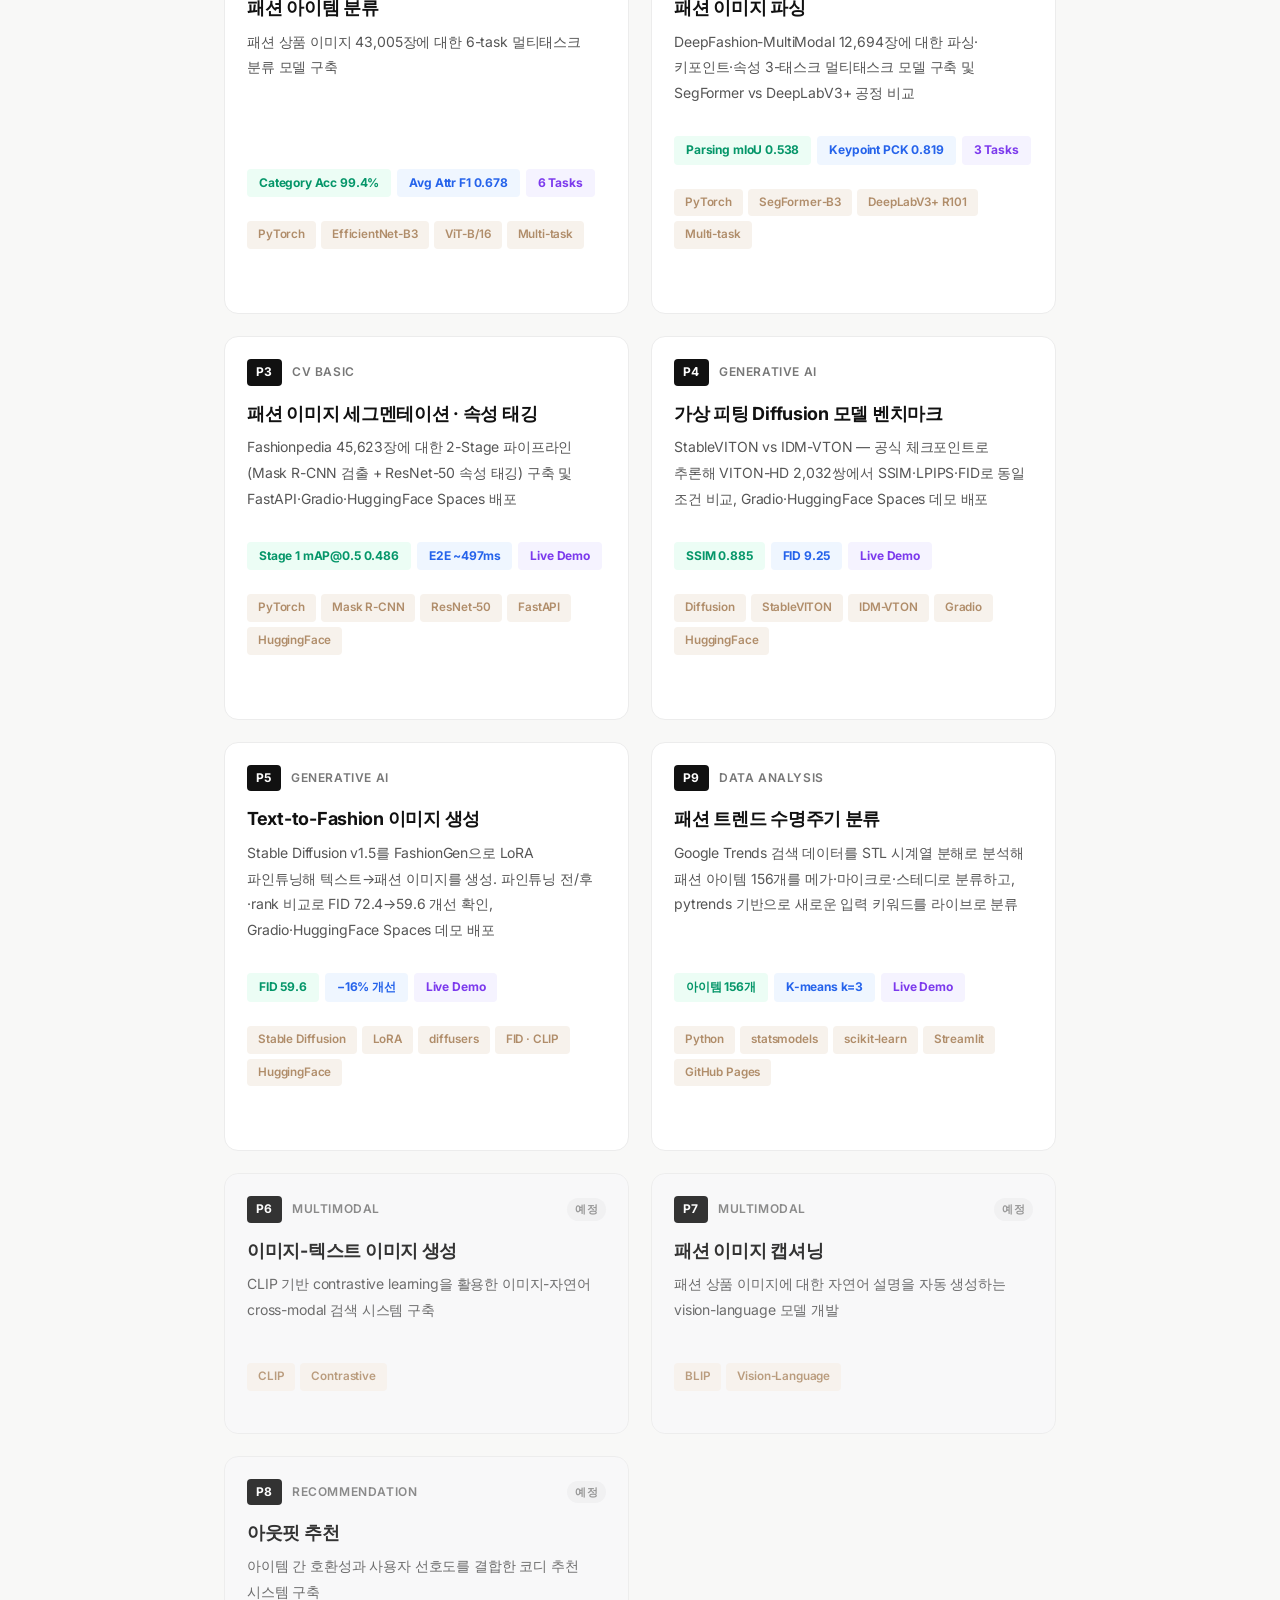
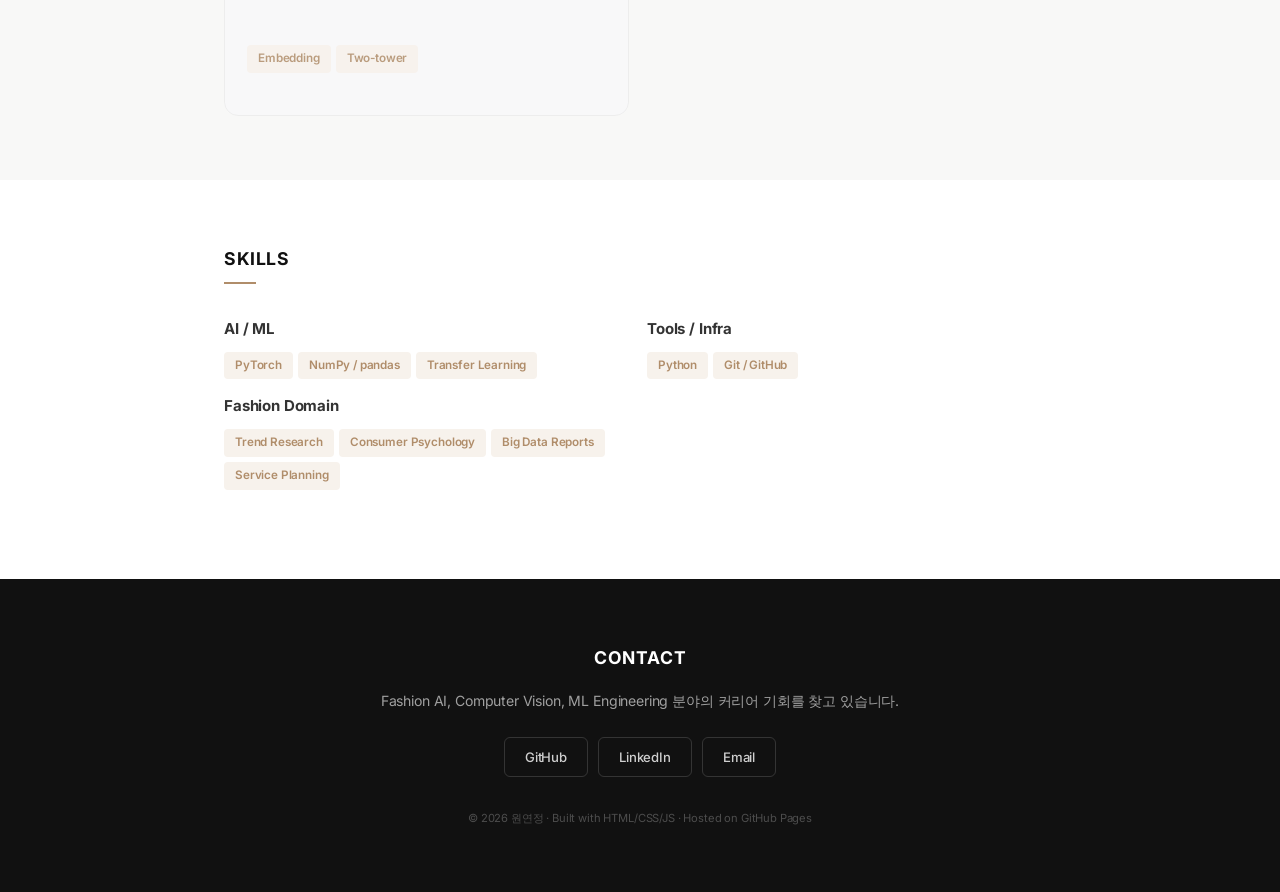
==== commit 8f486f83: "P4·P5 데모를 허깅페이스 원본 그대로 정적 재현 - P4: 샘플 썸네일 갤러리(24개·클릭 선택) + 모드 토글 + 입력→결과 비교 + 모델 성능 비교표를 클라이언트 JS로 재" ====
--- a/index.html
+++ b/index.html
@@ -164,18 +164,6 @@
                     <span class="demo-btn-text">패션 세그멘테이션</span>
                     <span class="demo-btn-arrow">&rarr;</span>
                 </a>
-                <a class="demo-btn" href="https://yeonjung77-p4-virtual-tryon.hf.space" target="_blank" rel="noopener">
-                    <span class="demo-btn-dot"></span>
-                    <span class="demo-btn-num">P4</span>
-                    <span class="demo-btn-text">가상 피팅 벤치마크</span>
-                    <span class="demo-btn-arrow">&rarr;</span>
-                </a>
-                <a class="demo-btn" href="https://yeonjung77-p5-text-to-fashion.hf.space" target="_blank" rel="noopener">
-                    <span class="demo-btn-dot"></span>
-                    <span class="demo-btn-num">P5</span>
-                    <span class="demo-btn-text">Text-to-Fashion 생성</span>
-                    <span class="demo-btn-arrow">&rarr;</span>
-                </a>
                 <a class="demo-btn" href="https://yeonjung77.github.io/stl/" target="_blank" rel="noopener">
                     <span class="demo-btn-dot"></span>
                     <span class="demo-btn-num">P9</span>
